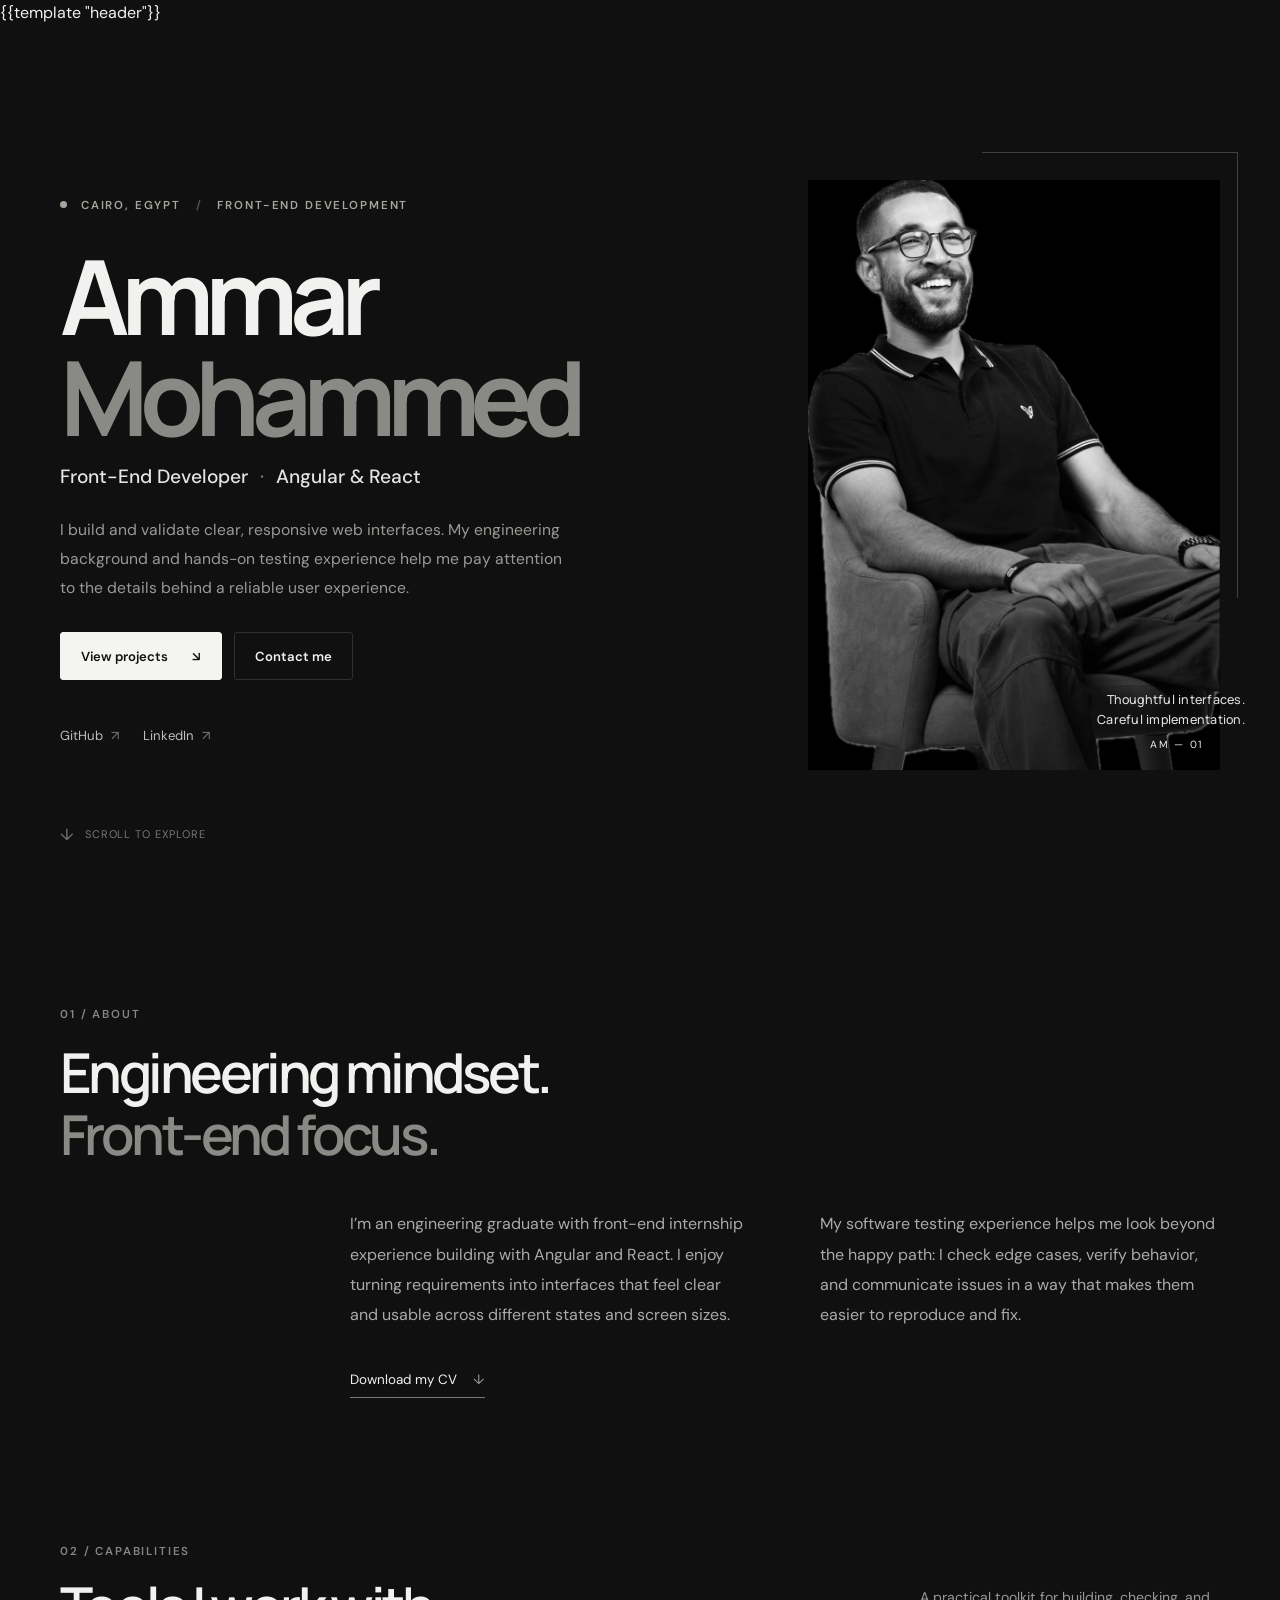
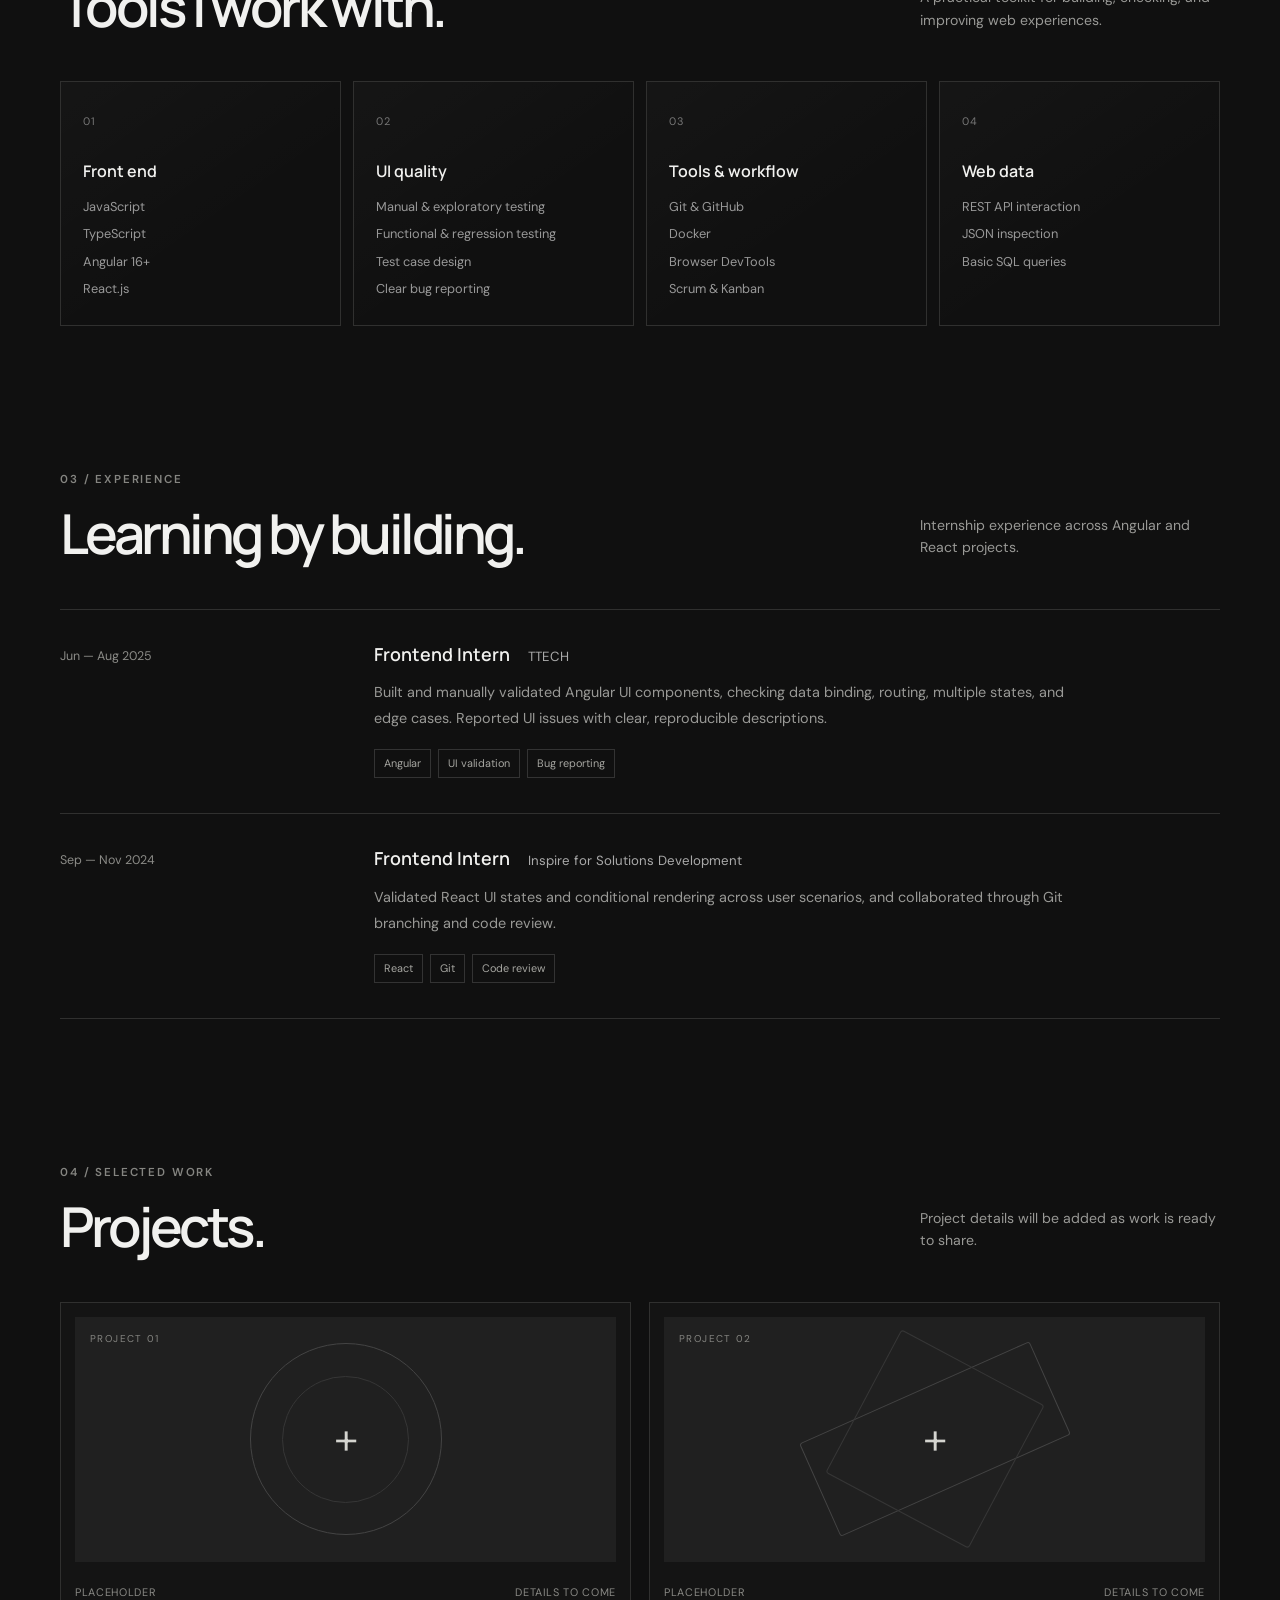
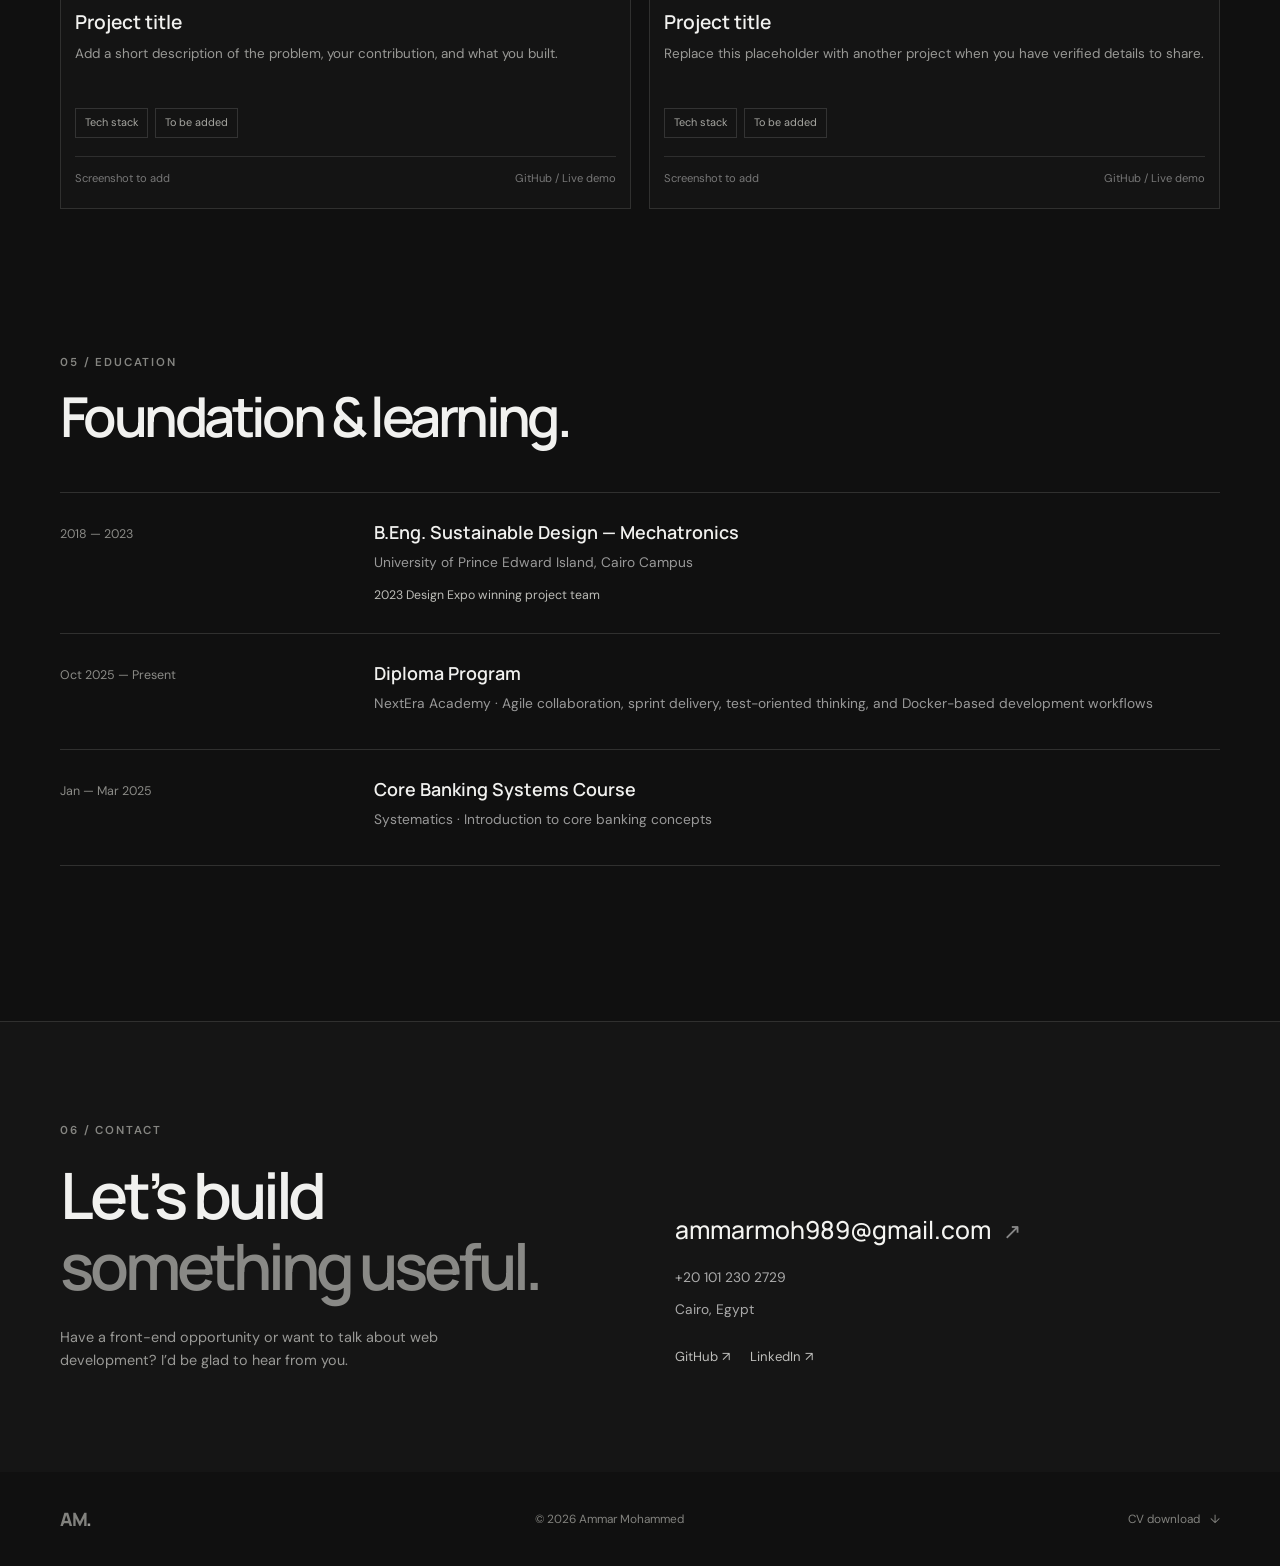
==== templates/index.html @ 7ef96c64 "Add portfolio website" ====
<!DOCTYPE html>
<html lang="en">
<head>
    <meta charset="UTF-8">
    <meta name="viewport" content="width=device-width, initial-scale=1">
    <meta name="theme-color" content="#101010">
    <meta name="description" content="Ammar Mohammed is a Cairo-based front-end developer working with Angular, React, and modern web technologies.">
    <title>Ammar Mohammed</title>
    <link rel="preconnect" href="https://fonts.googleapis.com">
    <link rel="preconnect" href="https://fonts.gstatic.com" crossorigin>
    <link href="https://fonts.googleapis.com/css2?family=DM+Sans:wght@400;500;600;700&family=Manrope:wght@400;500;600;700;800&display=swap" rel="stylesheet">
    <link rel="stylesheet" href="/static/style.css">
</head>
<body>
    {{template "header"}}

    <main id="main-content">
        <section class="hero section-wrap" id="home" aria-labelledby="hero-title">
            <div class="hero-copy">
                <p class="eyebrow"><span class="status-dot" aria-hidden="true"></span> Cairo, Egypt <span class="eyebrow-divider">/</span> Front-end development</p>
                <h1 id="hero-title">Ammar<br><span>Mohammed</span></h1>
                <p class="hero-role">Front-End Developer <span aria-hidden="true">·</span> Angular &amp; React</p>
                <p class="hero-description">I build and validate clear, responsive web interfaces. My engineering background and hands-on testing experience help me pay attention to the details behind a reliable user experience.</p>
                <div class="hero-actions">
                    <a class="button button-light" href="#projects">View projects <span aria-hidden="true">↘</span></a>
                    <a class="button button-outline" href="#contact">Contact me</a>
                </div>
                <div class="hero-socials" aria-label="Social profiles">
                    <a href="https://github.com/ammara9moh" target="_blank" rel="noreferrer">GitHub <span aria-hidden="true">↗</span></a>
                    <a href="https://www.linkedin.com/in/ammar-mohammed79/" target="_blank" rel="noreferrer">LinkedIn <span aria-hidden="true">↗</span></a>
                </div>
            </div>
            <div class="hero-visual">
                <div class="portrait-frame">
                    <img src="/static/images/ammar-portrait.jpeg" alt="Portrait of Ammar Mohammed">
                    <span class="portrait-index" aria-hidden="true">AM — 01</span>
                </div>
                <span class="visual-caption">Thoughtful interfaces.<br>Careful implementation.</span>
            </div>
            <a class="scroll-cue" href="#about"><span aria-hidden="true">↓</span> Scroll to explore</a>
        </section>

        <section class="content-section section-wrap" id="about" aria-labelledby="about-title">
            <div class="section-heading">
                <p class="section-kicker">01 / About</p>
                <h2 id="about-title">Engineering mindset.<br><span>Front-end focus.</span></h2>
            </div>
            <div class="about-copy">
                <p>I’m an engineering graduate with front-end internship experience building with Angular and React. I enjoy turning requirements into interfaces that feel clear and usable across different states and screen sizes.</p>
                <p>My software testing experience helps me look beyond the happy path: I check edge cases, verify behavior, and communicate issues in a way that makes them easier to reproduce and fix.</p>
                <a class="text-link" href="/Ammar_CV.pdf" download>Download my CV <span aria-hidden="true">↓</span></a>
            </div>
        </section>

        <section class="content-section section-wrap" id="skills" aria-labelledby="skills-title">
            <div class="section-heading section-heading-row">
                <div><p class="section-kicker">02 / Capabilities</p><h2 id="skills-title">Tools I work with.</h2></div>
                <p class="section-aside">A practical toolkit for building, checking, and improving web experiences.</p>
            </div>
            <div class="skill-grid">
                <article class="skill-card"><span class="card-number">01</span><h3>Front end</h3><ul><li>JavaScript</li><li>TypeScript</li><li>Angular 16+</li><li>React.js</li></ul></article>
                <article class="skill-card"><span class="card-number">02</span><h3>UI quality</h3><ul><li>Manual &amp; exploratory testing</li><li>Functional &amp; regression testing</li><li>Test case design</li><li>Clear bug reporting</li></ul></article>
                <article class="skill-card"><span class="card-number">03</span><h3>Tools &amp; workflow</h3><ul><li>Git &amp; GitHub</li><li>Docker</li><li>Browser DevTools</li><li>Scrum &amp; Kanban</li></ul></article>
                <article class="skill-card"><span class="card-number">04</span><h3>Web data</h3><ul><li>REST API interaction</li><li>JSON inspection</li><li>Basic SQL queries</li></ul></article>
            </div>
        </section>

        <section class="content-section section-wrap" id="experience" aria-labelledby="experience-title">
            <div class="section-heading section-heading-row">
                <div><p class="section-kicker">03 / Experience</p><h2 id="experience-title">Learning by building.</h2></div>
                <p class="section-aside">Internship experience across Angular and React projects.</p>
            </div>
            <div class="experience-list">
                <article class="experience-item">
                    <div class="experience-date">Jun — Aug 2025</div>
                    <div class="experience-main"><div class="experience-title-line"><h3>Frontend Intern</h3><span class="company">TTECH</span></div><p>Built and manually validated Angular UI components, checking data binding, routing, multiple states, and edge cases. Reported UI issues with clear, reproducible descriptions.</p><div class="tag-row"><span>Angular</span><span>UI validation</span><span>Bug reporting</span></div></div>
                </article>
                <article class="experience-item">
                    <div class="experience-date">Sep — Nov 2024</div>
                    <div class="experience-main"><div class="experience-title-line"><h3>Frontend Intern</h3><span class="company">Inspire for Solutions Development</span></div><p>Validated React UI states and conditional rendering across user scenarios, and collaborated through Git branching and code review.</p><div class="tag-row"><span>React</span><span>Git</span><span>Code review</span></div></div>
                </article>
            </div>
        </section>

        <section class="content-section section-wrap" id="projects" aria-labelledby="projects-title">
            <div class="section-heading section-heading-row">
                <div><p class="section-kicker">04 / Selected work</p><h2 id="projects-title">Projects.</h2></div>
                <p class="section-aside">Project details will be added as work is ready to share.</p>
            </div>
            <!-- Replace these clearly marked starter cards with verified project details. -->
            <div class="project-grid">
                <article class="project-card project-placeholder">
                    <div class="project-image placeholder-art" aria-hidden="true"><span>PROJECT 01</span><b>+</b></div>
                    <div class="project-meta"><span>Placeholder</span><span>Details to come</span></div>
                    <h3>Project title</h3><p>Add a short description of the problem, your contribution, and what you built.</p>
                    <div class="tag-row"><span>Tech stack</span><span>To be added</span></div>
                    <div class="project-links"><span>Screenshot to add</span><span>GitHub / Live demo</span></div>
                </article>
                <article class="project-card project-placeholder">
                    <div class="project-image placeholder-art placeholder-art-alt" aria-hidden="true"><span>PROJECT 02</span><b>+</b></div>
                    <div class="project-meta"><span>Placeholder</span><span>Details to come</span></div>
                    <h3>Project title</h3><p>Replace this placeholder with another project when you have verified details to share.</p>
                    <div class="tag-row"><span>Tech stack</span><span>To be added</span></div>
                    <div class="project-links"><span>Screenshot to add</span><span>GitHub / Live demo</span></div>
                </article>
            </div>
        </section>

        <section class="content-section section-wrap" id="education" aria-labelledby="education-title">
            <div class="section-heading section-heading-row">
                <div><p class="section-kicker">05 / Education</p><h2 id="education-title">Foundation &amp; learning.</h2></div>
            </div>
            <div class="education-list">
                <article class="education-item"><div class="education-date">2018 — 2023</div><div><h3>B.Eng. Sustainable Design — Mechatronics</h3><p>University of Prince Edward Island, Cairo Campus</p><span class="education-note">2023 Design Expo winning project team</span></div></article>
                <article class="education-item"><div class="education-date">Oct 2025 — Present</div><div><h3>Diploma Program</h3><p>NextEra Academy · Agile collaboration, sprint delivery, test-oriented thinking, and Docker-based development workflows</p></div></article>
                <article class="education-item"><div class="education-date">Jan — Mar 2025</div><div><h3>Core Banking Systems Course</h3><p>Systematics · Introduction to core banking concepts</p></div></article>
            </div>
        </section>

        <section class="contact-section" id="contact" aria-labelledby="contact-title">
            <div class="section-wrap contact-inner">
                <div><p class="section-kicker">06 / Contact</p><h2 id="contact-title">Let’s build<br><span>something useful.</span></h2><p class="contact-intro">Have a front-end opportunity or want to talk about web development? I’d be glad to hear from you.</p></div>
                <div class="contact-details">
                    <a class="contact-email" href="mailto:ammarmoh989@gmail.com">ammarmoh989@gmail.com <span aria-hidden="true">↗</span></a>
                    <a href="tel:+201012302729">+20 101 230 2729</a>
                    <span>Cairo, Egypt</span>
                    <div class="contact-socials"><a href="https://github.com/ammara9moh" target="_blank" rel="noreferrer">GitHub ↗</a><a href="https://www.linkedin.com/in/ammar-mohammed79/" target="_blank" rel="noreferrer">LinkedIn ↗</a></div>
                </div>
            </div>
        </section>
    </main>

    <footer class="site-footer section-wrap"><a class="footer-name" href="#home">AM<span>.</span></a><p>© 2026 Ammar Mohammed</p><a href="/Ammar_CV.pdf" download>CV download <span aria-hidden="true">↓</span></a></footer>

    <script>
        const menuButton = document.querySelector('.menu-toggle');
        const navigation = document.querySelector('.site-nav');
        menuButton.addEventListener('click', () => {
            const isOpen = menuButton.getAttribute('aria-expanded') === 'true';
            menuButton.setAttribute('aria-expanded', String(!isOpen));
            navigation.classList.toggle('is-open', !isOpen);
        });
        navigation.querySelectorAll('a').forEach((link) => link.addEventListener('click', () => {
            menuButton.setAttribute('aria-expanded', 'false');
            navigation.classList.remove('is-open');
        }));
    </script>
</body>
</html>
---- static/style.css ----
:root {
    color-scheme: dark;
    --bg: #101010;
    --bg-raised: #171717;
    --bg-soft: #1e1e1e;
    --text: #f1f1ef;
    --muted: #999996;
    --line: #30302f;
    --white: #f4f4f1;
    --content: 1160px;
}

* { box-sizing: border-box; }
html { scroll-behavior: smooth; scroll-padding-top: 100px; }
body { margin: 0; background: var(--bg); color: var(--text); font-family: "DM Sans", sans-serif; font-size: 16px; line-height: 1.6; -webkit-font-smoothing: antialiased; }
a { color: inherit; }
button, a { -webkit-tap-highlight-color: transparent; }
a:focus-visible, button:focus-visible { outline: 2px solid #d3d3ce; outline-offset: 5px; }
.section-wrap { width: min(var(--content), calc(100% - 64px)); margin-inline: auto; }
.skip-link { position: fixed; left: 16px; top: 12px; z-index: 100; padding: 10px 14px; background: var(--white); color: var(--bg); transform: translateY(-160%); }
.skip-link:focus { transform: translateY(0); }

.site-header { position: absolute; z-index: 20; top: 0; left: 50%; display: flex; align-items: center; justify-content: space-between; width: min(var(--content), calc(100% - 64px)); height: 92px; transform: translateX(-50%); border-bottom: 1px solid rgba(255,255,255,.09); }
.brand, .footer-name { font: 800 1.15rem/1 "Manrope", sans-serif; letter-spacing: -.08em; text-decoration: none; }
.brand span, .footer-name span { color: var(--muted); }
.site-nav { display: flex; align-items: center; gap: clamp(18px, 2.5vw, 36px); }
.site-nav a, .hero-socials a, .contact-socials a { text-decoration: none; color: #bebebb; font-size: .82rem; transition: color .2s ease; }
.site-nav a:hover, .hero-socials a:hover, .contact-socials a:hover { color: var(--white); }
.menu-toggle { display: none; }

.hero { position: relative; display: grid; grid-template-columns: 1.08fr .92fr; align-items: center; min-height: min(850px, 100svh); padding-top: 100px; padding-bottom: 80px; }
.hero-copy { position: relative; z-index: 1; padding: 50px 0 28px; }
.eyebrow, .section-kicker { margin: 0; color: #a6a6a1; font-size: .72rem; font-weight: 600; letter-spacing: .16em; text-transform: uppercase; }
.status-dot { display: inline-block; width: 7px; height: 7px; margin: 0 9px 1px 0; border-radius: 50%; background: #a5a59e; }
.eyebrow-divider { padding: 0 10px; color: #555; }
h1, h2, h3, p { margin-top: 0; }
.hero h1 { margin: 30px 0 16px; font: 700 clamp(4rem, 8.1vw, 7.2rem)/.97 "Manrope", sans-serif; letter-spacing: -.085em; }
.hero h1 span, .section-heading h2 span, .contact-inner h2 span { color: #898986; }
.hero-role { margin-bottom: 22px; color: #e4e4e1; font-size: clamp(1rem, 1.6vw, 1.2rem); font-weight: 500; }
.hero-role span { padding-inline: 7px; color: #777; }
.hero-description { max-width: 510px; margin-bottom: 30px; color: var(--muted); font-size: .98rem; line-height: 1.85; }
.hero-actions { display: flex; flex-wrap: wrap; gap: 12px; }
.button { display: inline-flex; min-height: 48px; align-items: center; justify-content: center; gap: 24px; padding: 0 20px; border: 1px solid var(--line); border-radius: 3px; font-size: .82rem; font-weight: 600; text-decoration: none; transition: background .2s ease, color .2s ease, border-color .2s ease; }
.button-light { background: var(--white); color: #111; border-color: var(--white); }
.button-light:hover { background: #d8d8d3; border-color: #d8d8d3; }
.button-outline { color: var(--text); }
.button-outline:hover { background: var(--bg-soft); border-color: #666; }
.hero-socials { display: flex; gap: 24px; margin-top: 45px; }
.hero-socials a span { margin-left: 4px; color: #777; }
.hero-visual { position: relative; justify-self: end; width: min(100%, 440px); padding: 28px 0 0 28px; }
.hero-visual::before { position: absolute; top: 0; right: -18px; width: 58%; height: 72%; border-top: 1px solid #40403e; border-right: 1px solid #40403e; content: ""; }
.portrait-frame { position: relative; width: 100%; height: min(590px, 66vh); min-height: 390px; overflow: hidden; background: #1b1b1b; }
.portrait-frame::after { position: absolute; inset: 55% 0 0; background: linear-gradient(transparent, rgba(0,0,0,.3)); content: ""; }
.portrait-frame img { display: block; width: 100%; height: 100%; object-fit: cover; object-position: center top; filter: grayscale(1); }
.portrait-index { position: absolute; z-index: 1; right: 17px; bottom: 16px; color: #eee; font-size: .65rem; letter-spacing: .16em; }
.visual-caption { position: absolute; right: -25px; bottom: 40px; z-index: 2; color: #dededb; font: 500 .78rem/1.6 "Manrope", sans-serif; letter-spacing: .02em; text-align: right; }
.scroll-cue { position: absolute; bottom: 28px; left: 0; display: flex; gap: 10px; align-items: center; color: #777; font-size: .69rem; letter-spacing: .08em; text-decoration: none; text-transform: uppercase; }
.scroll-cue span { font-size: 1rem; }

.content-section { padding-top: 130px; padding-bottom: 15px; }
.section-heading { margin-bottom: 44px; }
.section-kicker { margin-bottom: 18px; color: #858581; }
.section-heading h2, .contact-inner h2 { margin: 0; font: 600 clamp(2.2rem, 4.3vw, 3.7rem)/1.12 "Manrope", sans-serif; letter-spacing: -.065em; }
.section-heading-row { display: flex; align-items: end; justify-content: space-between; gap: 30px; }
.section-heading-row .section-kicker { margin-bottom: 14px; }
.section-aside { max-width: 300px; margin-bottom: 6px; color: var(--muted); font-size: .88rem; }
.about-copy { display: grid; grid-template-columns: 1fr 1fr; column-gap: 70px; row-gap: 10px; margin-left: 25%; }
.about-copy p { margin-bottom: 18px; color: #aaa; font-size: 1rem; line-height: 1.9; }
.text-link { grid-column: 1 / -1; justify-self: start; margin-top: 10px; padding-bottom: 7px; border-bottom: 1px solid #777; font-size: .84rem; text-decoration: none; }
.text-link span { margin-left: 12px; color: #999; }

.skill-grid { display: grid; grid-template-columns: repeat(4, 1fr); gap: 12px; }
.skill-card { position: relative; min-height: 238px; padding: 25px 22px; border: 1px solid var(--line); background: linear-gradient(145deg, rgba(255,255,255,.025), transparent 60%); }
.card-number { color: #777; font-size: .68rem; letter-spacing: .1em; }
.skill-card h3 { margin: 27px 0 15px; font: 600 1rem "Manrope", sans-serif; }
.skill-card ul { display: grid; gap: 7px; margin: 0; padding: 0; color: #999; font-size: .8rem; list-style: none; }

.experience-list { border-top: 1px solid var(--line); }
.experience-item { display: grid; grid-template-columns: 25% 1fr; gap: 24px; padding: 32px 0 35px; border-bottom: 1px solid var(--line); }
.experience-date, .education-date { padding-top: 5px; color: #8b8b87; font-size: .78rem; }
.experience-title-line { display: flex; flex-wrap: wrap; align-items: baseline; gap: 10px 18px; }
.experience-title-line h3, .education-item h3 { margin: 0; font: 600 1.12rem "Manrope", sans-serif; }
.company { color: #aaa; font-size: .83rem; }
.experience-main p { max-width: 710px; margin: 13px 0 17px; color: var(--muted); font-size: .9rem; line-height: 1.8; }
.tag-row { display: flex; flex-wrap: wrap; gap: 7px; }
.tag-row span { padding: 5px 9px; border: 1px solid #333; color: #a6a6a1; font-size: .68rem; }

.project-grid { display: grid; grid-template-columns: repeat(2, 1fr); gap: 18px; }
.project-card { padding: 14px 14px 20px; border: 1px solid var(--line); background: #141414; }
.project-image { position: relative; display: grid; height: 245px; place-items: center; overflow: hidden; background: #202020; }
.placeholder-art::before, .placeholder-art::after { position: absolute; width: 190px; height: 190px; border: 1px solid #444; border-radius: 50%; content: ""; }
.placeholder-art::after { width: 125px; height: 125px; border-color: #363636; }
.placeholder-art-alt::before { width: 250px; height: 100px; border-radius: 3px; transform: rotate(-24deg); }
.placeholder-art-alt::after { width: 160px; height: 160px; border-radius: 3px; transform: rotate(28deg); }
.placeholder-art > span { position: absolute; top: 14px; left: 15px; z-index: 1; color: #858581; font-size: .62rem; letter-spacing: .14em; }
.placeholder-art b { position: relative; z-index: 1; color: #d4d4cf; font: 300 2.8rem "DM Sans", sans-serif; }
.project-meta { display: flex; justify-content: space-between; margin: 22px 0 8px; color: #898985; font-size: .68rem; letter-spacing: .06em; text-transform: uppercase; }
.project-card h3 { margin-bottom: 8px; font: 600 1.2rem "Manrope", sans-serif; }
.project-card > p { min-height: 48px; margin-bottom: 17px; color: var(--muted); font-size: .84rem; }
.project-links { display: flex; justify-content: space-between; gap: 10px; margin-top: 18px; padding-top: 13px; border-top: 1px solid #2e2e2e; color: #777; font-size: .7rem; }

.education-list { border-top: 1px solid var(--line); }
.education-item { display: grid; grid-template-columns: 25% 1fr; gap: 24px; padding: 27px 0; border-bottom: 1px solid var(--line); }
.education-item h3 { margin-bottom: 7px; }
.education-item p { margin-bottom: 8px; color: #999; font-size: .86rem; }
.education-note { color: #bdbdb8; font-size: .77rem; }

.contact-section { margin-top: 140px; padding: 100px 0; border-top: 1px solid var(--line); background: #151515; }
.contact-inner { display: grid; grid-template-columns: 1fr 1fr; align-items: end; gap: 70px; }
.contact-inner h2 { font-size: clamp(2.8rem, 5vw, 4.5rem); }
.contact-intro { max-width: 410px; margin: 24px 0 0; color: var(--muted); font-size: .9rem; }
.contact-details { display: flex; flex-direction: column; align-items: flex-start; gap: 10px; padding-bottom: 5px; color: #aaa; font-size: .86rem; }
.contact-details a { text-decoration: none; }
.contact-email { margin-bottom: 10px; color: var(--white); font: 500 clamp(1.1rem, 2vw, 1.55rem) "Manrope", sans-serif; }
.contact-email span { margin-left: 7px; color: #888; font-size: .9em; }
.contact-socials { display: flex; gap: 20px; margin-top: 16px; }
.site-footer { display: flex; min-height: 94px; align-items: center; justify-content: space-between; color: #82827e; font-size: .74rem; }
.site-footer p { margin: 0; }
.site-footer > a:last-child { text-decoration: none; }
.site-footer > a:last-child span { margin-left: 7px; }

@media (max-width: 850px) {
    .section-wrap, .site-header { width: min(100% - 44px, var(--content)); }
    .hero { min-height: unset; grid-template-columns: 1.1fr .9fr; padding-top: 150px; padding-bottom: 115px; }
    .hero h1 { font-size: clamp(3.8rem, 8vw, 6rem); }
    .hero-visual { width: 100%; }
    .portrait-frame { height: 490px; }
    .skill-grid { grid-template-columns: repeat(2, 1fr); }
    .about-copy { margin-left: 18%; column-gap: 35px; }
}

@media (max-width: 620px) {
    html { scroll-padding-top: 76px; }
    .section-wrap, .site-header { width: calc(100% - 40px); }
    .site-header { height: 72px; }
    .menu-toggle { display: inline-flex; align-items: center; gap: 10px; padding: 10px 0 10px 12px; border: 0; background: transparent; color: var(--text); font: inherit; cursor: pointer; }
    .menu-label { font-size: .8rem; }
    .menu-icon { display: grid; gap: 5px; width: 18px; }
    .menu-icon i { display: block; width: 18px; height: 1px; background: #ddd; transition: transform .2s ease; }
    .menu-toggle[aria-expanded="true"] .menu-icon i:first-child { transform: translateY(3px) rotate(45deg); }
    .menu-toggle[aria-expanded="true"] .menu-icon i:last-child { transform: translateY(-3px) rotate(-45deg); }
    .site-nav { position: absolute; top: 62px; right: 0; left: 0; display: none; flex-direction: column; align-items: stretch; gap: 0; padding: 8px 16px; border: 1px solid #333; background: #171717; }
    .site-nav.is-open { display: flex; }
    .site-nav a { padding: 11px 4px; border-bottom: 1px solid #2c2c2c; font-size: .88rem; }
    .site-nav a:last-child { border-bottom: 0; }
    .hero { display: flex; flex-direction: column; align-items: stretch; gap: 40px; padding-top: 126px; padding-bottom: 92px; }
    .hero-copy { padding: 0; }
    .eyebrow { font-size: .62rem; letter-spacing: .12em; }
    .hero h1 { margin-top: 25px; font-size: clamp(3.8rem, 18vw, 5.8rem); }
    .hero-description { max-width: 480px; font-size: .9rem; }
    .hero-socials { margin-top: 30px; }
    .hero-visual { justify-self: auto; width: calc(100% - 18px); margin-left: 5px; padding: 18px 0 0 15px; }
    .hero-visual::before { right: -7px; }
    .portrait-frame { height: min(112vw, 470px); min-height: 350px; }
    .visual-caption { right: -9px; bottom: 24px; }
    .scroll-cue { bottom: 25px; }
    .content-section { padding-top: 90px; }
    .section-heading { margin-bottom: 30px; }
    .section-heading h2 { font-size: 2.45rem; }
    .section-heading-row { display: block; }
    .section-aside { margin-top: 15px; }
    .about-copy { display: block; margin-left: 0; }
    .about-copy p { font-size: .92rem; }
    .skill-grid { gap: 9px; }
    .skill-card { min-height: 220px; padding: 19px 15px; }
    .skill-card h3 { margin-top: 24px; font-size: .9rem; }
    .skill-card ul { font-size: .73rem; }
    .experience-item, .education-item { grid-template-columns: 1fr; gap: 9px; padding: 24px 0; }
    .experience-title-line h3, .education-item h3 { font-size: 1.03rem; }
    .company { font-size: .77rem; }
    .experience-main p { font-size: .85rem; }
    .project-grid { grid-template-columns: 1fr; gap: 14px; }
    .project-image { height: 220px; }
    .project-card > p { min-height: 0; }
    .contact-section { margin-top: 95px; padding: 75px 0; }
    .contact-inner { grid-template-columns: 1fr; gap: 40px; }
    .contact-inner h2 { font-size: 3.4rem; }
    .contact-email { font-size: 1.18rem; }
    .site-footer { min-height: 82px; gap: 12px; font-size: .66rem; }
}

@media (prefers-reduced-motion: reduce) {
    *, *::before, *::after { scroll-behavior: auto !important; animation-duration: .01ms !important; animation-iteration-count: 1 !important; transition-duration: .01ms !important; }
}
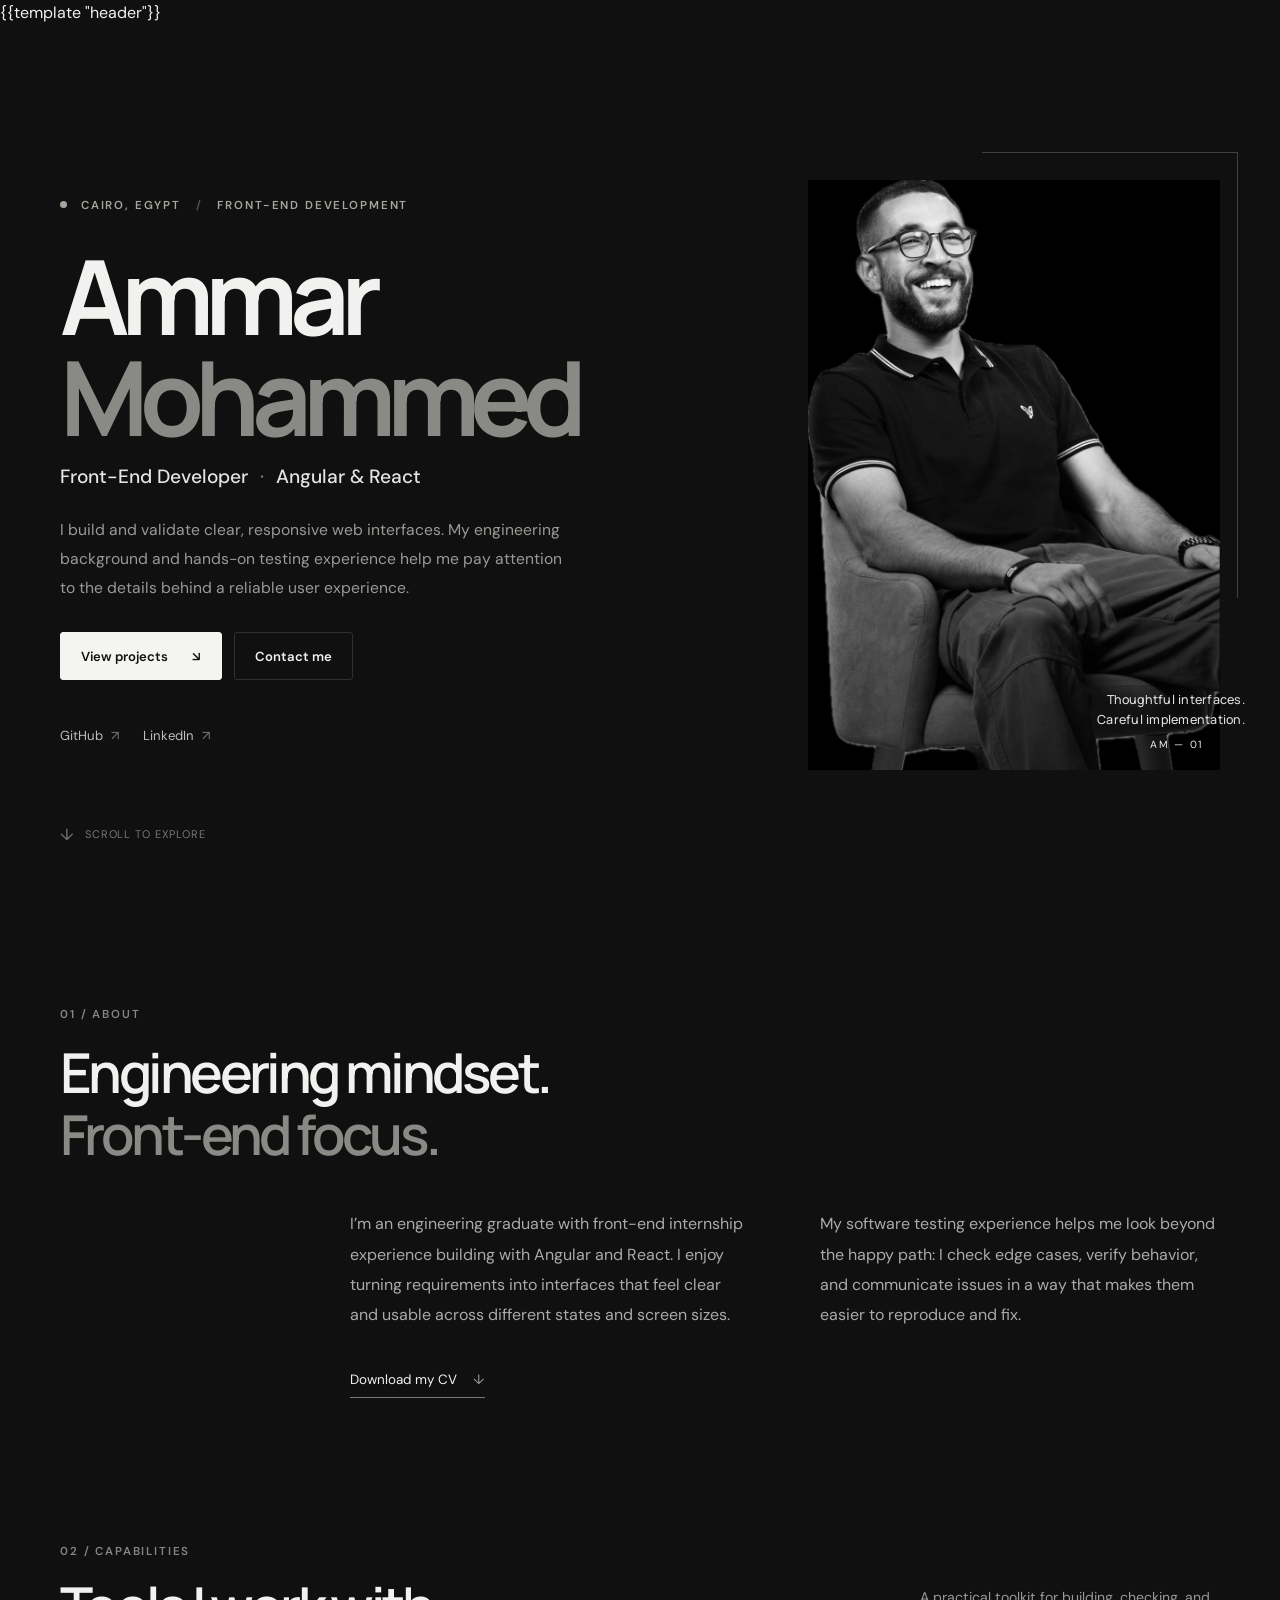
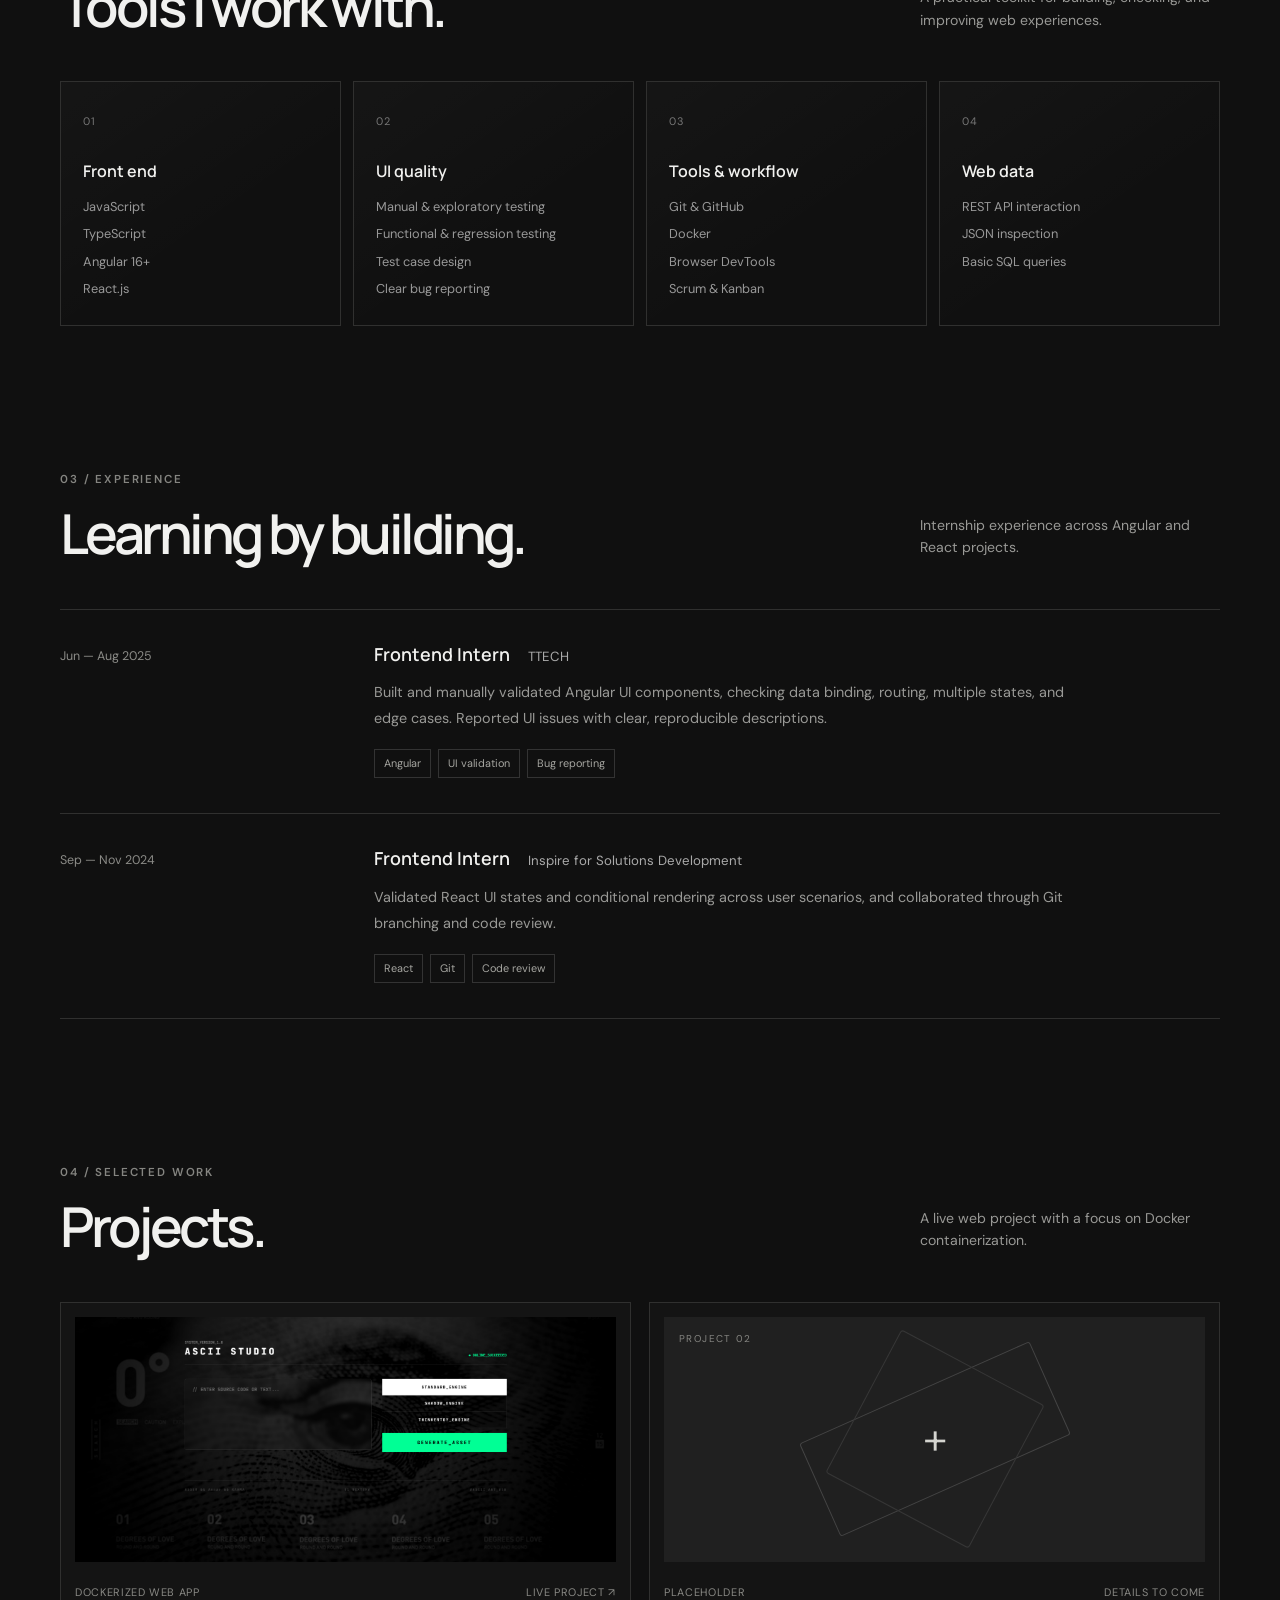
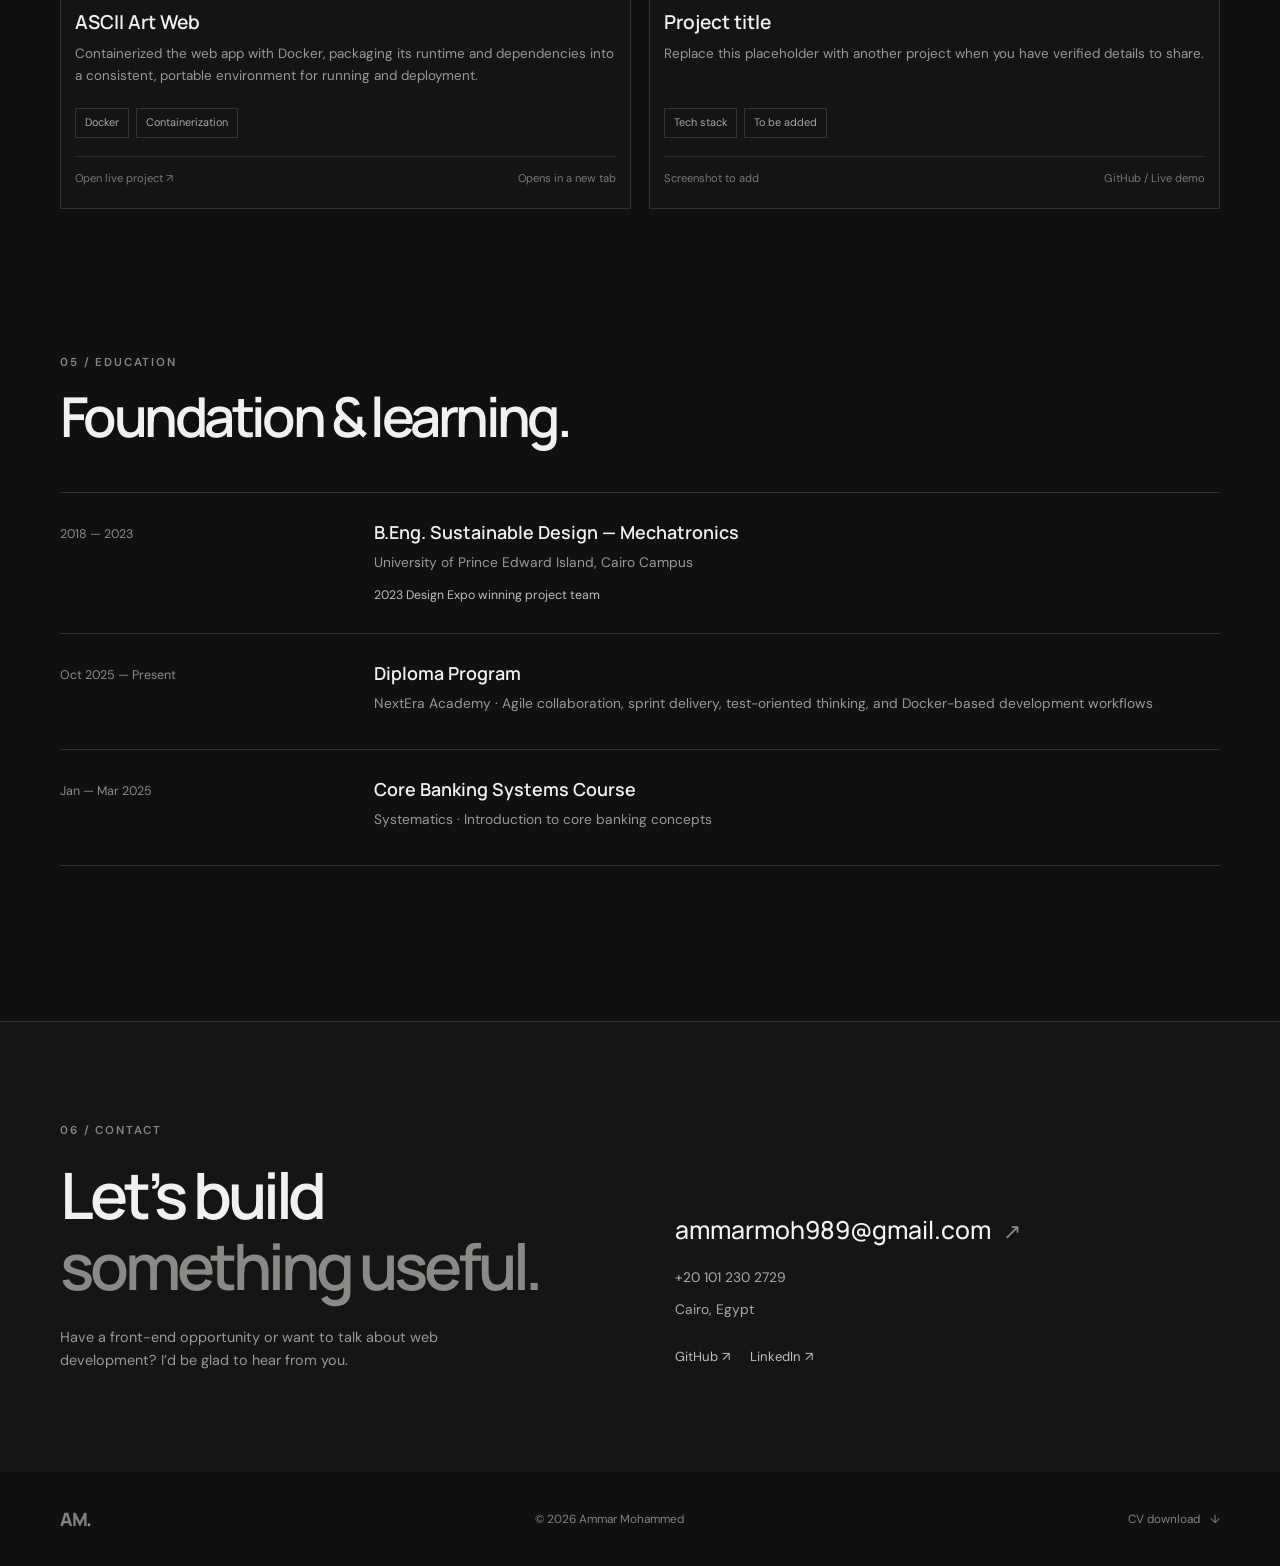
==== commit 39b6153a: "Add ASCII Art Web project" ====
--- a/templates/index.html
+++ b/templates/index.html
@@ -85,17 +85,17 @@
         <section class="content-section section-wrap" id="projects" aria-labelledby="projects-title">
             <div class="section-heading section-heading-row">
                 <div><p class="section-kicker">04 / Selected work</p><h2 id="projects-title">Projects.</h2></div>
-                <p class="section-aside">Project details will be added as work is ready to share.</p>
+                <p class="section-aside">A live web project with a focus on Docker containerization.</p>
             </div>
-            <!-- Replace these clearly marked starter cards with verified project details. -->
+            <!-- Replace or duplicate the starter card below when another verified project is ready. -->
             <div class="project-grid">
-                <article class="project-card project-placeholder">
-                    <div class="project-image placeholder-art" aria-hidden="true"><span>PROJECT 01</span><b>+</b></div>
-                    <div class="project-meta"><span>Placeholder</span><span>Details to come</span></div>
-                    <h3>Project title</h3><p>Add a short description of the problem, your contribution, and what you built.</p>
-                    <div class="tag-row"><span>Tech stack</span><span>To be added</span></div>
-                    <div class="project-links"><span>Screenshot to add</span><span>GitHub / Live demo</span></div>
-                </article>
+                <a class="project-card project-link-card" href="https://ascii-art-web-dockerize.vercel.app" target="_blank" rel="noopener noreferrer" aria-label="Open the live ASCII Art Web project in a new tab">
+                    <div class="project-image project-preview"><img src="/static/images/ascii-art-web-preview.png" alt="" loading="lazy"></div>
+                    <div class="project-meta"><span>Dockerized web app</span><span>Live project ↗</span></div>
+                    <h3>ASCII Art Web</h3><p>Containerized the web app with Docker, packaging its runtime and dependencies into a consistent, portable environment for running and deployment.</p>
+                    <div class="tag-row"><span>Docker</span><span>Containerization</span></div>
+                    <div class="project-links"><span>Open live project ↗</span><span>Opens in a new tab</span></div>
+                </a>
                 <article class="project-card project-placeholder">
                     <div class="project-image placeholder-art placeholder-art-alt" aria-hidden="true"><span>PROJECT 02</span><b>+</b></div>
                     <div class="project-meta"><span>Placeholder</span><span>Details to come</span></div>
--- a/static/style.css
+++ b/static/style.css
@@ -87,7 +87,10 @@
 
 .project-grid { display: grid; grid-template-columns: repeat(2, 1fr); gap: 18px; }
 .project-card { padding: 14px 14px 20px; border: 1px solid var(--line); background: #141414; }
+.project-link-card { display: block; color: inherit; text-decoration: none; transition: border-color .2s ease, transform .2s ease, background .2s ease; }
+.project-link-card:hover { border-color: #777; background: #191919; transform: translateY(-3px); }
 .project-image { position: relative; display: grid; height: 245px; place-items: center; overflow: hidden; background: #202020; }
+.project-preview img { display: block; width: 100%; height: 100%; object-fit: cover; object-position: center; }
 .placeholder-art::before, .placeholder-art::after { position: absolute; width: 190px; height: 190px; border: 1px solid #444; border-radius: 50%; content: ""; }
 .placeholder-art::after { width: 125px; height: 125px; border-color: #363636; }
 .placeholder-art-alt::before { width: 250px; height: 100px; border-radius: 3px; transform: rotate(-24deg); }
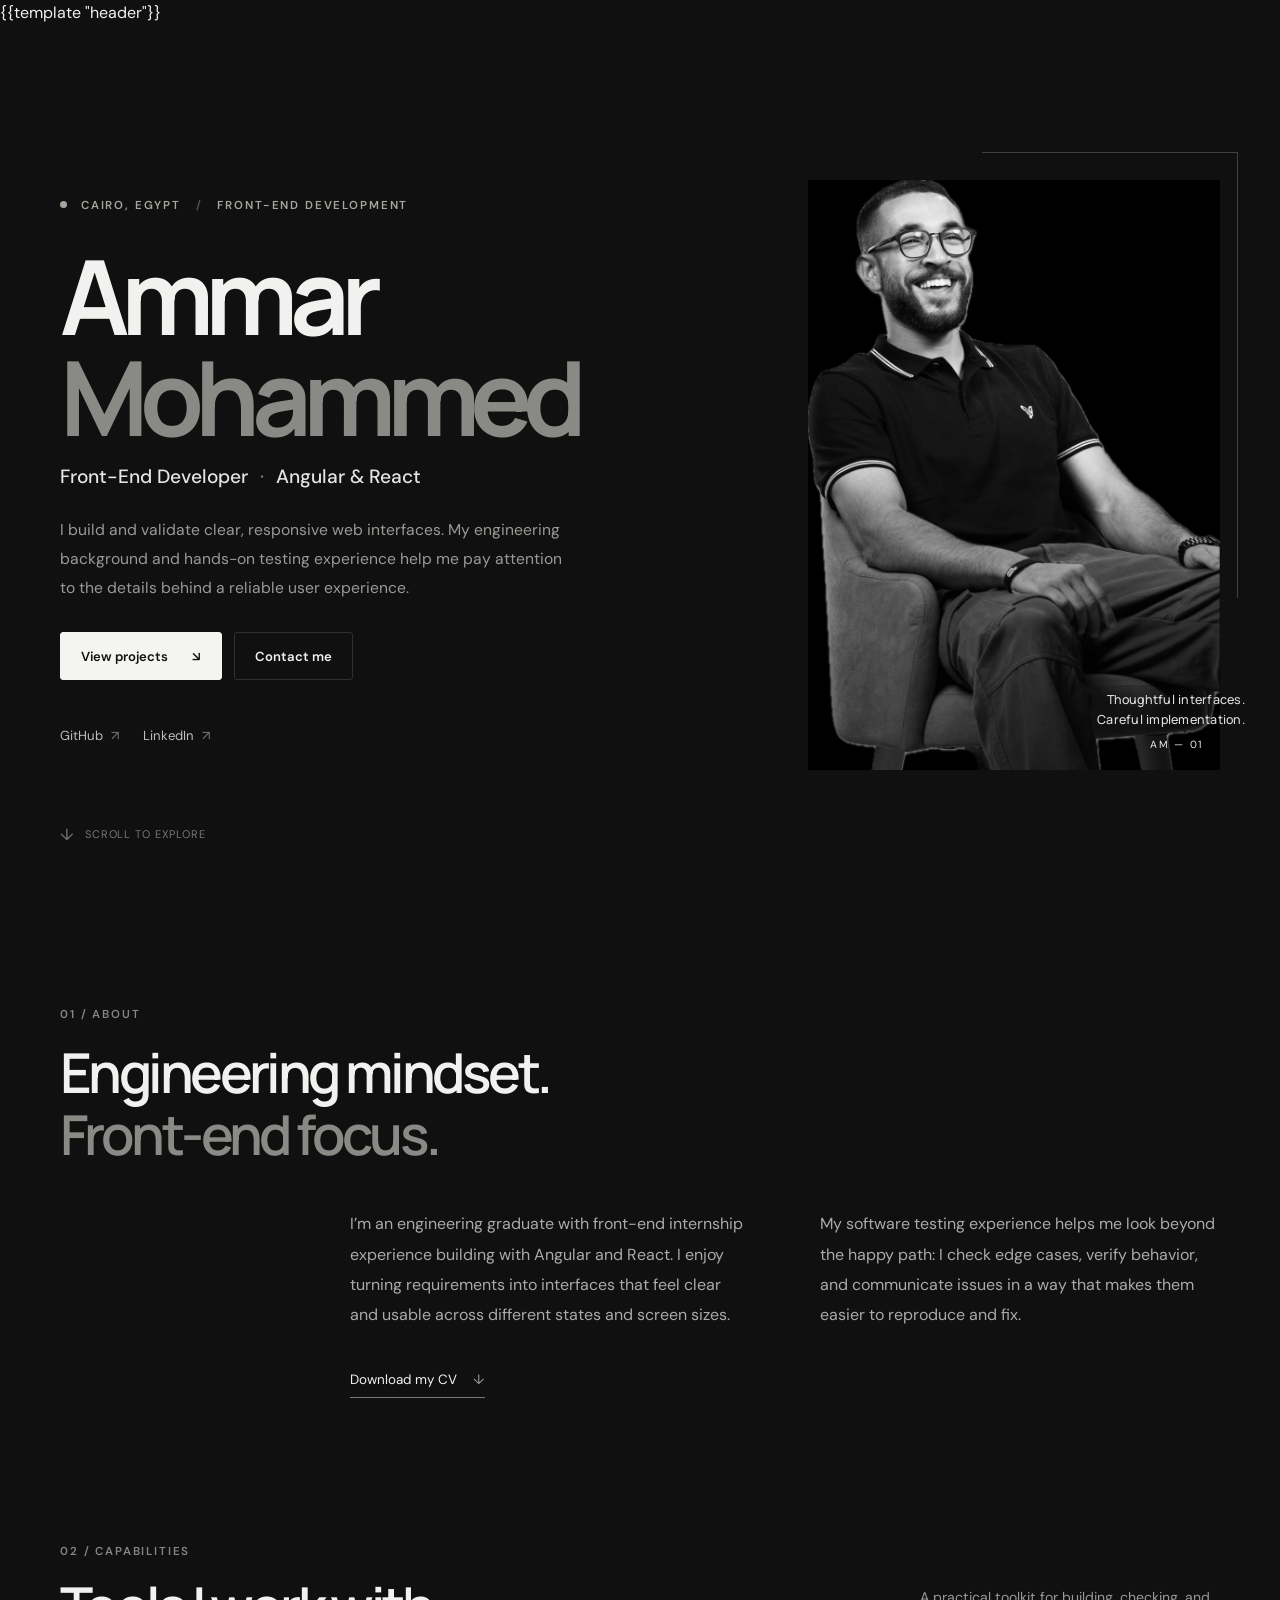
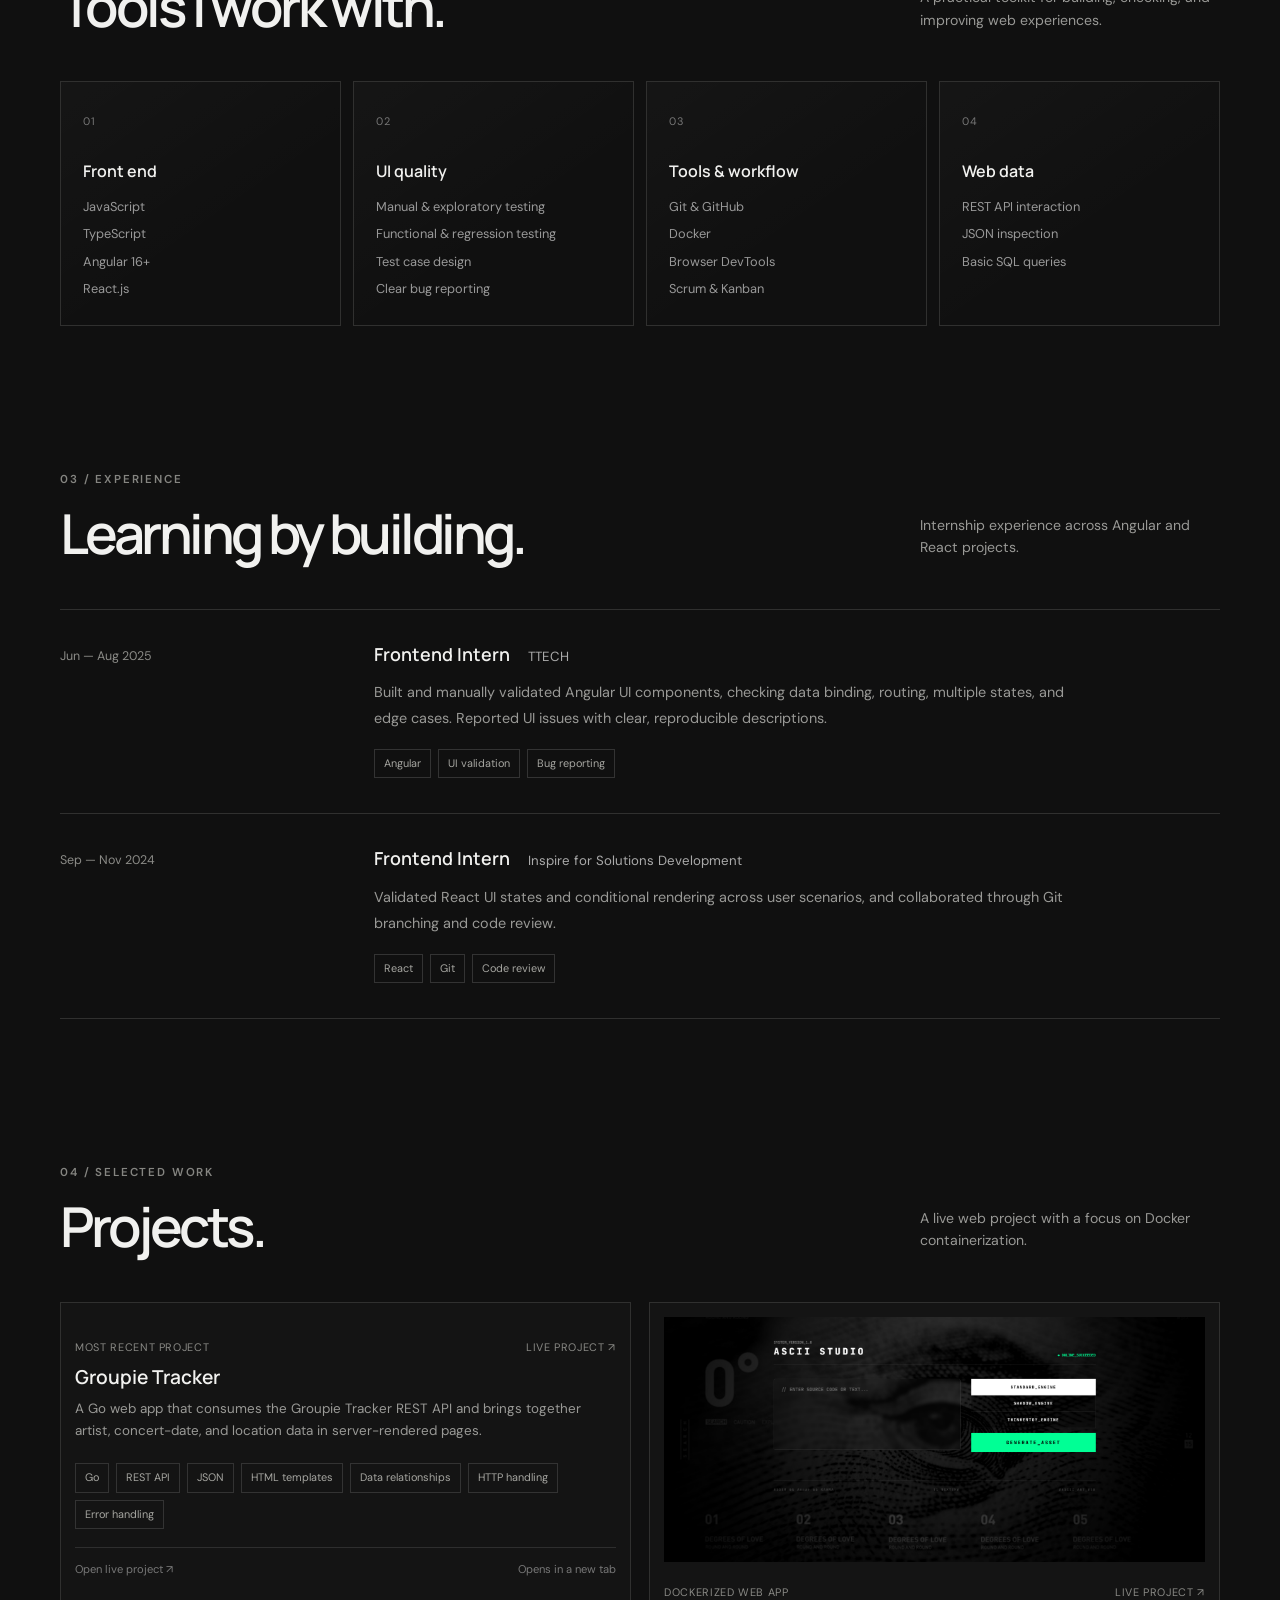
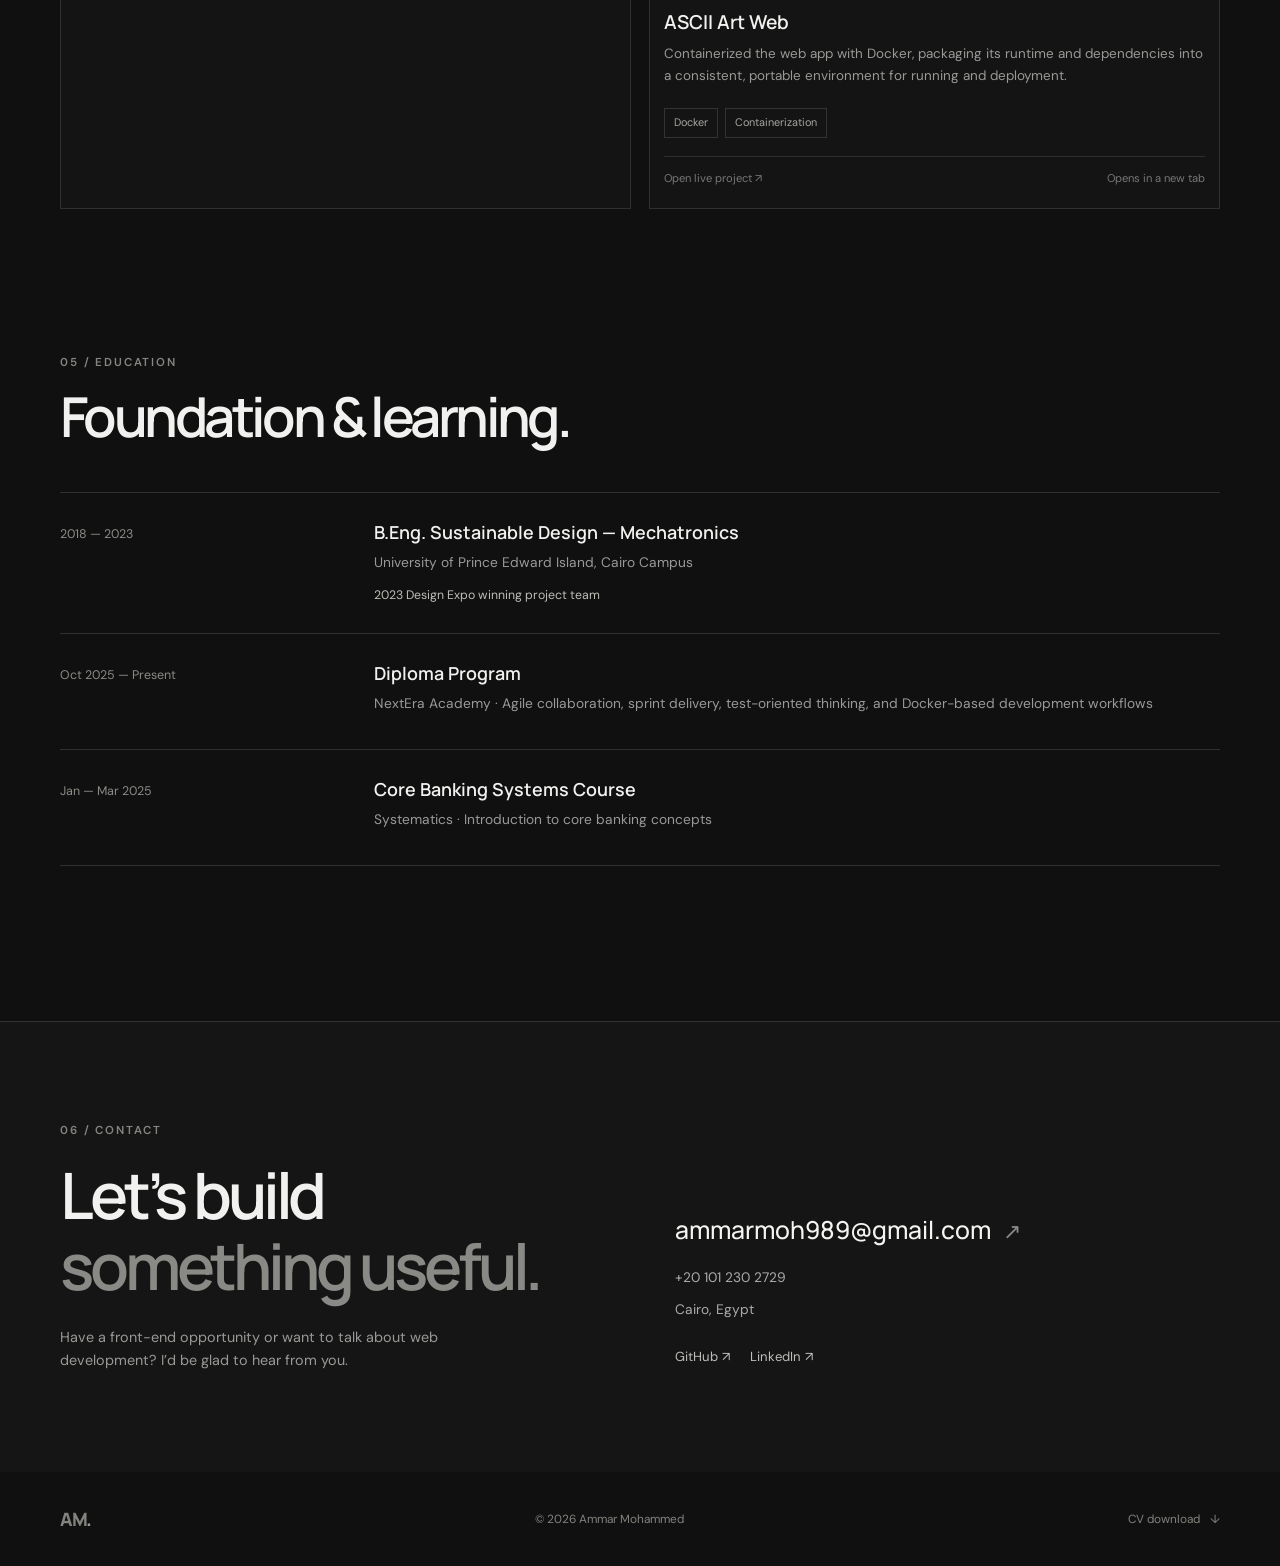
==== commit 5fade13e: "Add Groupie Tracker project" ====
--- a/templates/index.html
+++ b/templates/index.html
@@ -87,8 +87,15 @@
                 <div><p class="section-kicker">04 / Selected work</p><h2 id="projects-title">Projects.</h2></div>
                 <p class="section-aside">A live web project with a focus on Docker containerization.</p>
             </div>
-            <!-- Replace or duplicate the starter card below when another verified project is ready. -->
+            <!-- Keep projects ordered newest first. -->
             <div class="project-grid">
+                <a class="project-card project-link-card project-no-image" href="https://groupie-tracker-psi.vercel.app" target="_blank" rel="noopener noreferrer" aria-label="Open the live Groupie Tracker project in a new tab">
+                    <div class="project-meta"><span>Most recent project</span><span>Live project ↗</span></div>
+                    <h3>Groupie Tracker</h3>
+                    <p>A Go web app that consumes the Groupie Tracker REST API and brings together artist, concert-date, and location data in server-rendered pages.</p>
+                    <div class="tag-row"><span>Go</span><span>REST API</span><span>JSON</span><span>HTML templates</span><span>Data relationships</span><span>HTTP handling</span><span>Error handling</span></div>
+                    <div class="project-links"><span>Open live project ↗</span><span>Opens in a new tab</span></div>
+                </a>
                 <a class="project-card project-link-card" href="https://ascii-art-web-dockerize.vercel.app" target="_blank" rel="noopener noreferrer" aria-label="Open the live ASCII Art Web project in a new tab">
                     <div class="project-image project-preview"><img src="/static/images/ascii-art-web-preview.png" alt="" loading="lazy"></div>
                     <div class="project-meta"><span>Dockerized web app</span><span>Live project ↗</span></div>
@@ -96,13 +103,6 @@
                     <div class="tag-row"><span>Docker</span><span>Containerization</span></div>
                     <div class="project-links"><span>Open live project ↗</span><span>Opens in a new tab</span></div>
                 </a>
-                <article class="project-card project-placeholder">
-                    <div class="project-image placeholder-art placeholder-art-alt" aria-hidden="true"><span>PROJECT 02</span><b>+</b></div>
-                    <div class="project-meta"><span>Placeholder</span><span>Details to come</span></div>
-                    <h3>Project title</h3><p>Replace this placeholder with another project when you have verified details to share.</p>
-                    <div class="tag-row"><span>Tech stack</span><span>To be added</span></div>
-                    <div class="project-links"><span>Screenshot to add</span><span>GitHub / Live demo</span></div>
-                </article>
             </div>
         </section>
 
--- a/static/style.css
+++ b/static/style.css
@@ -24,9 +24,11 @@
 .brand, .footer-name { font: 800 1.15rem/1 "Manrope", sans-serif; letter-spacing: -.08em; text-decoration: none; }
 .brand span, .footer-name span { color: var(--muted); }
 .site-nav { display: flex; align-items: center; gap: clamp(18px, 2.5vw, 36px); }
-.site-nav a, .hero-socials a, .contact-socials a { text-decoration: none; color: #bebebb; font-size: .82rem; transition: color .2s ease; }
-.site-nav a:hover, .hero-socials a:hover, .contact-socials a:hover { color: var(--white); }
+.site-nav a { text-decoration: none; color: #bebebb; font-size: .82rem; transition: color .2s ease; }
+.site-nav a:hover, .site-nav a:focus-visible { color: var(--white); }
 .menu-toggle { display: none; }
+.hero-socials a, .contact-socials a { text-decoration: none; color: #bebebb; font-size: .82rem; transition: color .2s ease; }
+.hero-socials a:hover, .contact-socials a:hover { color: var(--white); }
 
 .hero { position: relative; display: grid; grid-template-columns: 1.08fr .92fr; align-items: center; min-height: min(850px, 100svh); padding-top: 100px; padding-bottom: 80px; }
 .hero-copy { position: relative; z-index: 1; padding: 50px 0 28px; }
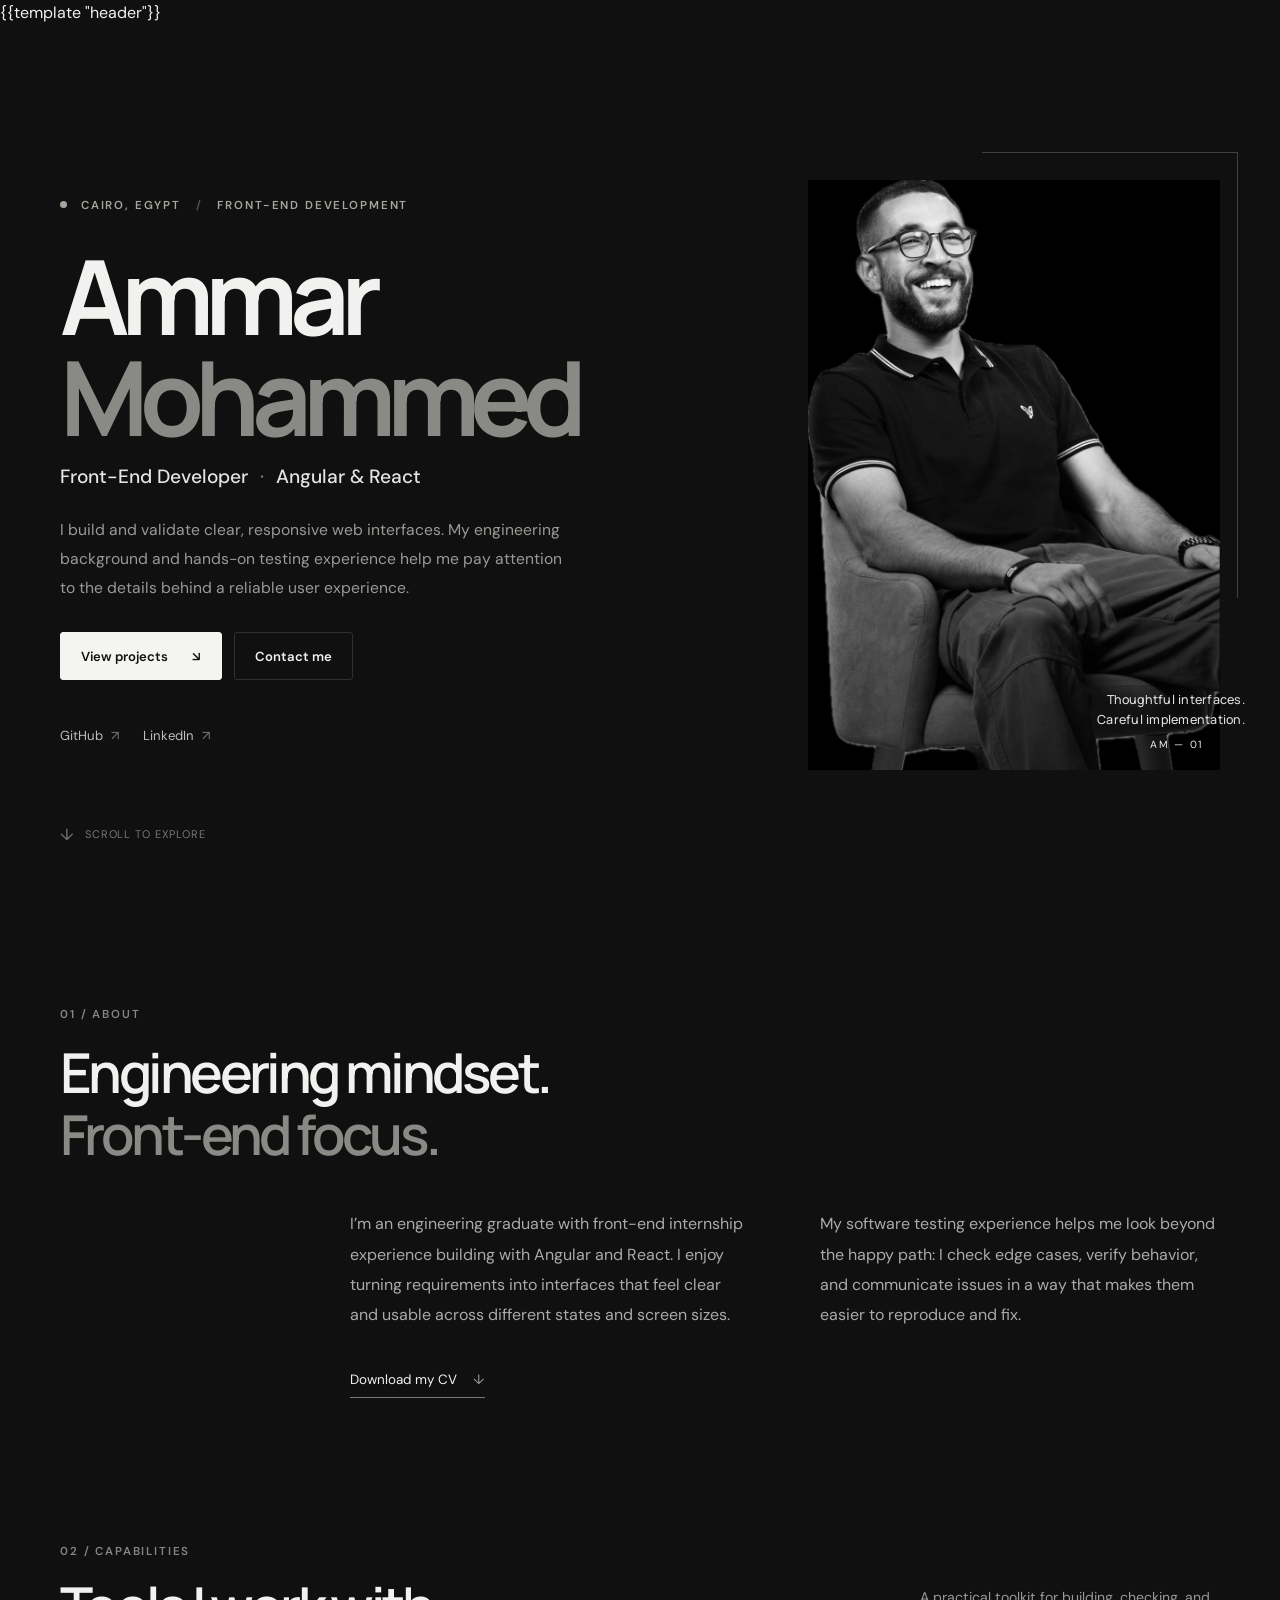
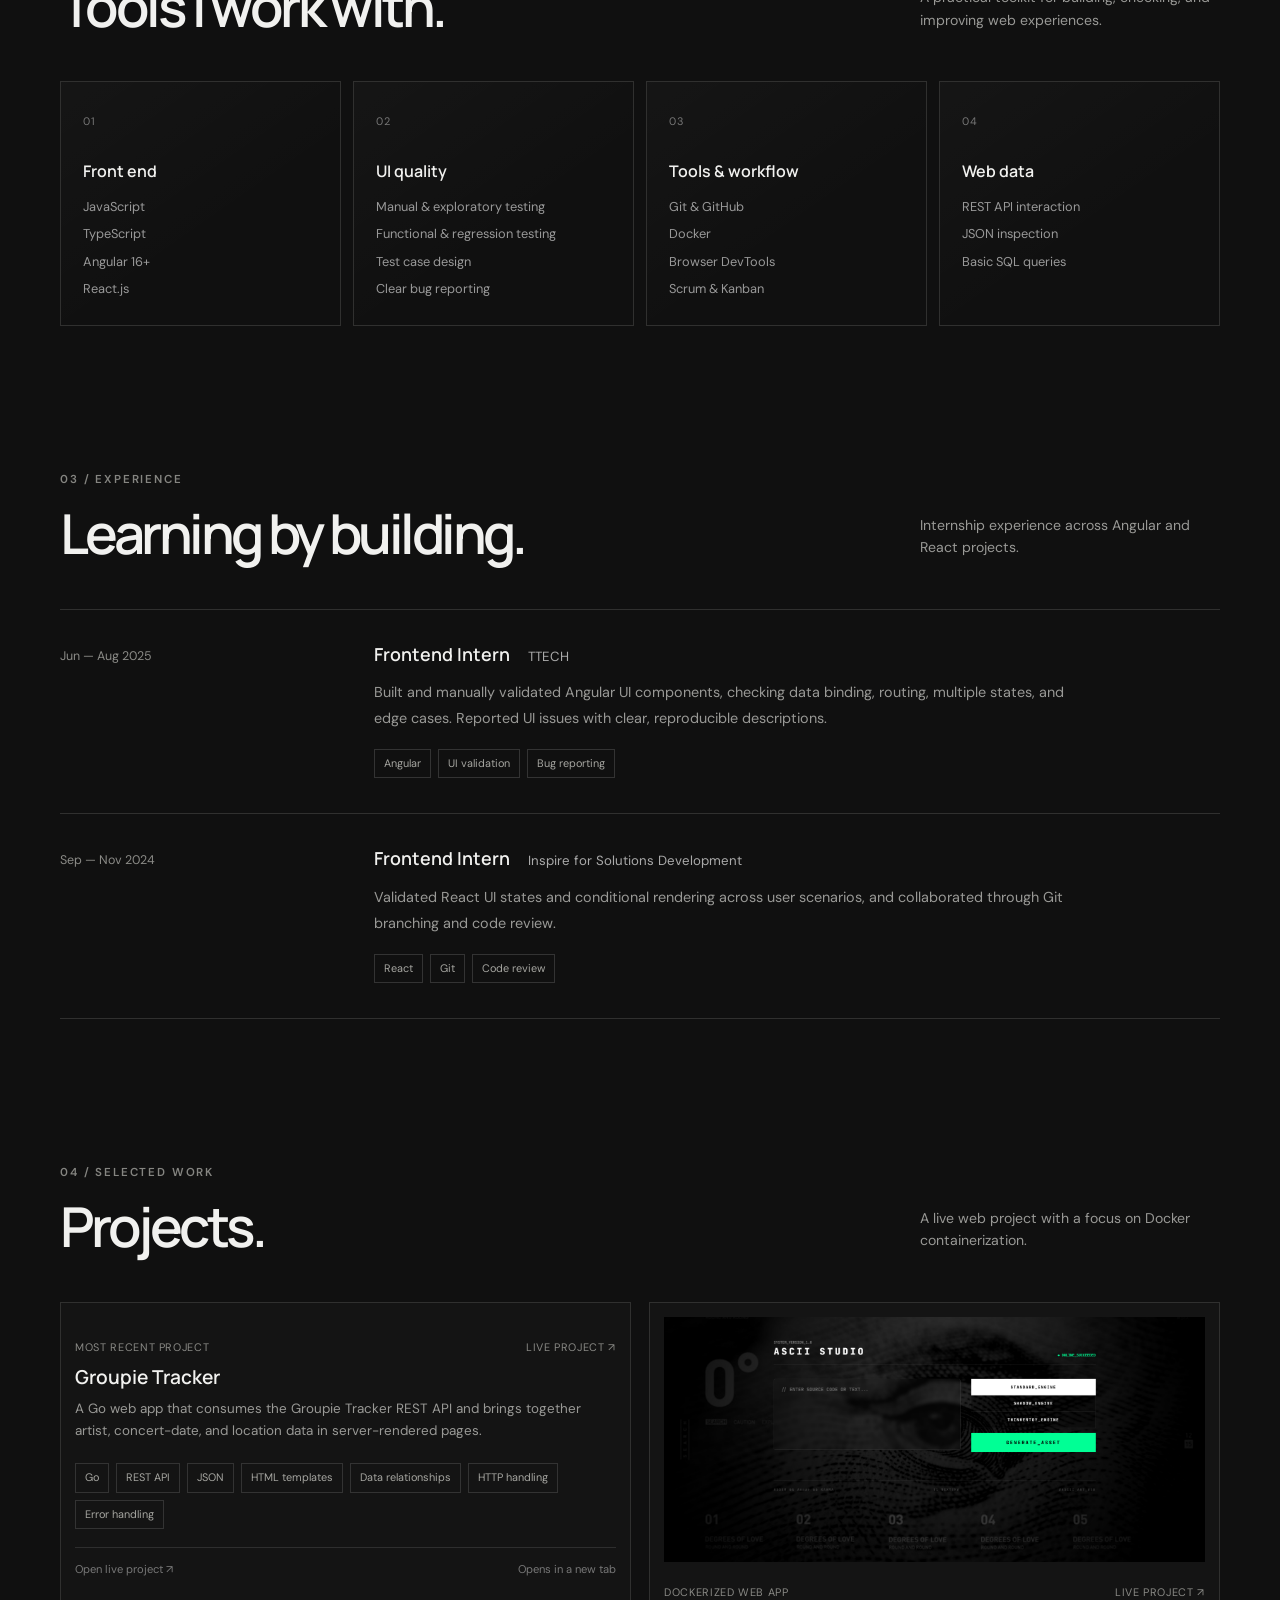
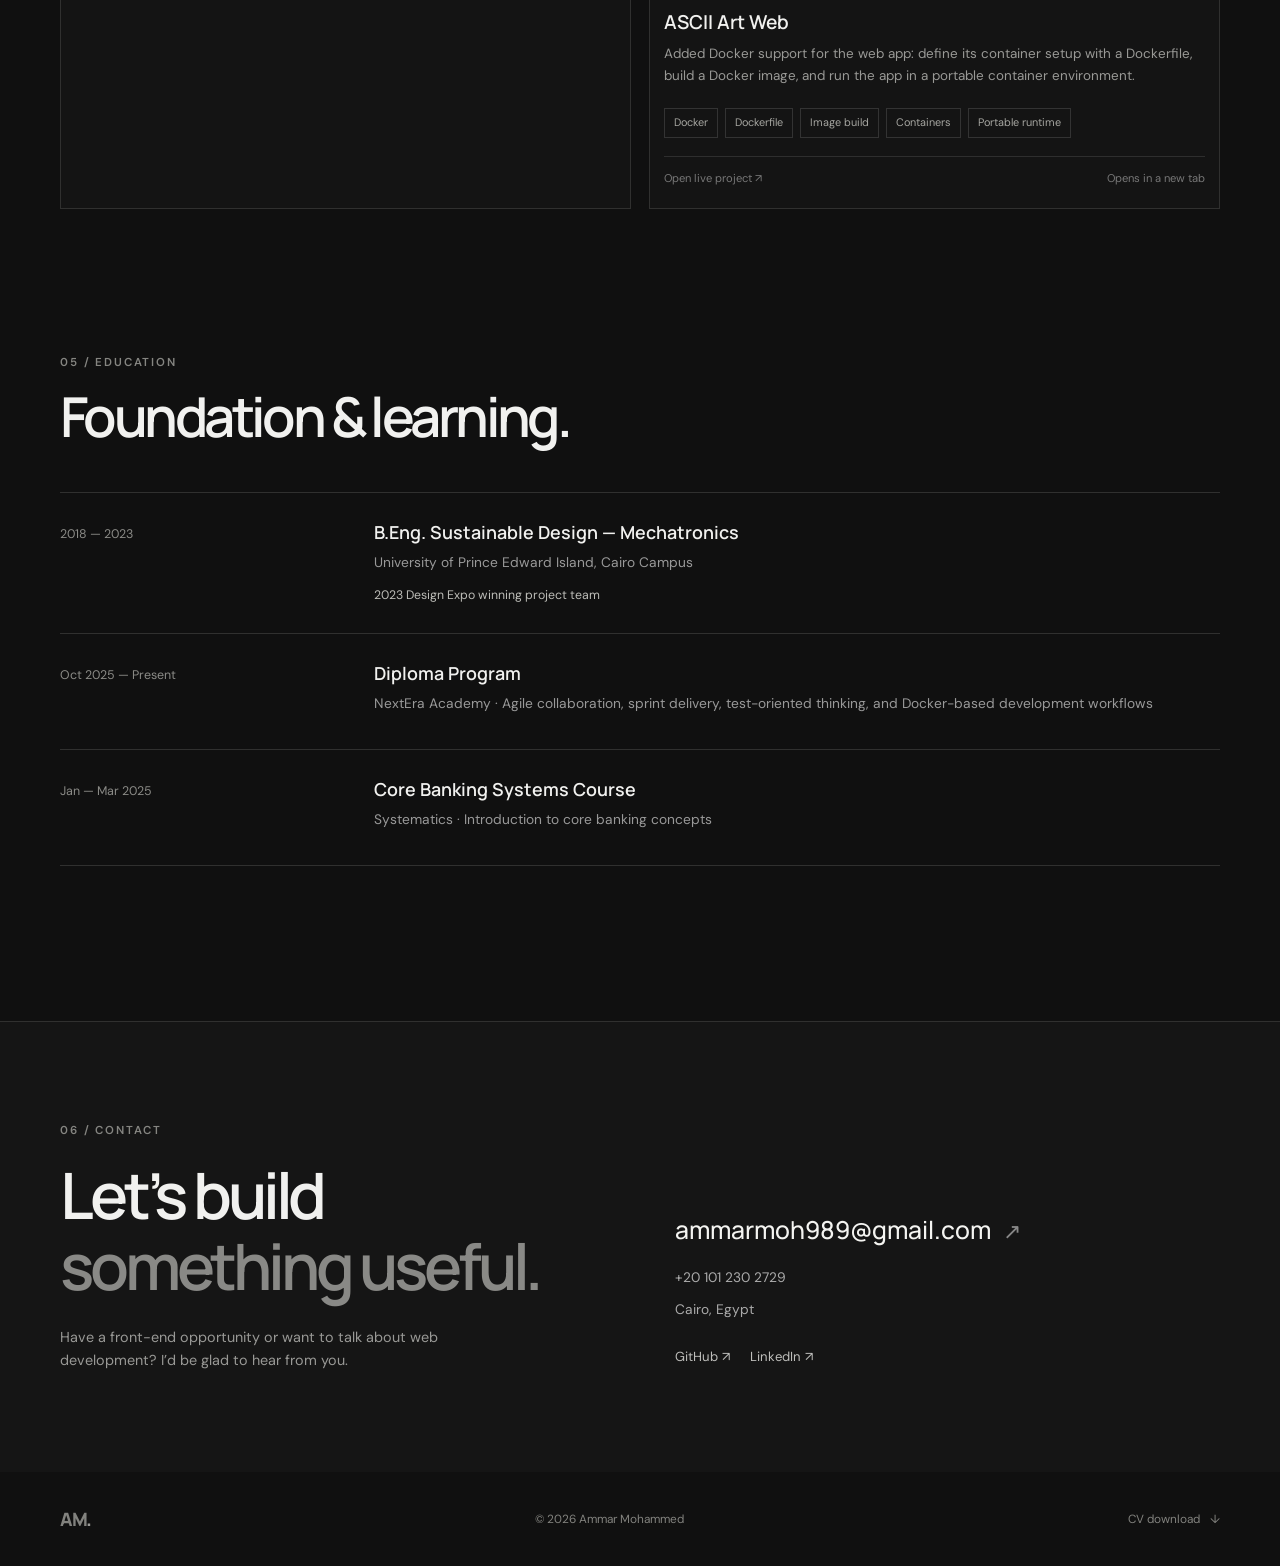
==== commit a2236431: "a quick fix" ====
--- a/templates/index.html
+++ b/templates/index.html
@@ -99,8 +99,8 @@
                 <a class="project-card project-link-card" href="https://ascii-art-web-dockerize.vercel.app" target="_blank" rel="noopener noreferrer" aria-label="Open the live ASCII Art Web project in a new tab">
                     <div class="project-image project-preview"><img src="/static/images/ascii-art-web-preview.png" alt="" loading="lazy"></div>
                     <div class="project-meta"><span>Dockerized web app</span><span>Live project ↗</span></div>
-                    <h3>ASCII Art Web</h3><p>Containerized the web app with Docker, packaging its runtime and dependencies into a consistent, portable environment for running and deployment.</p>
-                    <div class="tag-row"><span>Docker</span><span>Containerization</span></div>
+                    <h3>ASCII Art Web</h3><p>Added Docker support for the web app: define its container setup with a Dockerfile, build a Docker image, and run the app in a portable container environment.</p>
+                    <div class="tag-row"><span>Docker</span><span>Dockerfile</span><span>Image build</span><span>Containers</span><span>Portable runtime</span></div>
                     <div class="project-links"><span>Open live project ↗</span><span>Opens in a new tab</span></div>
                 </a>
             </div>
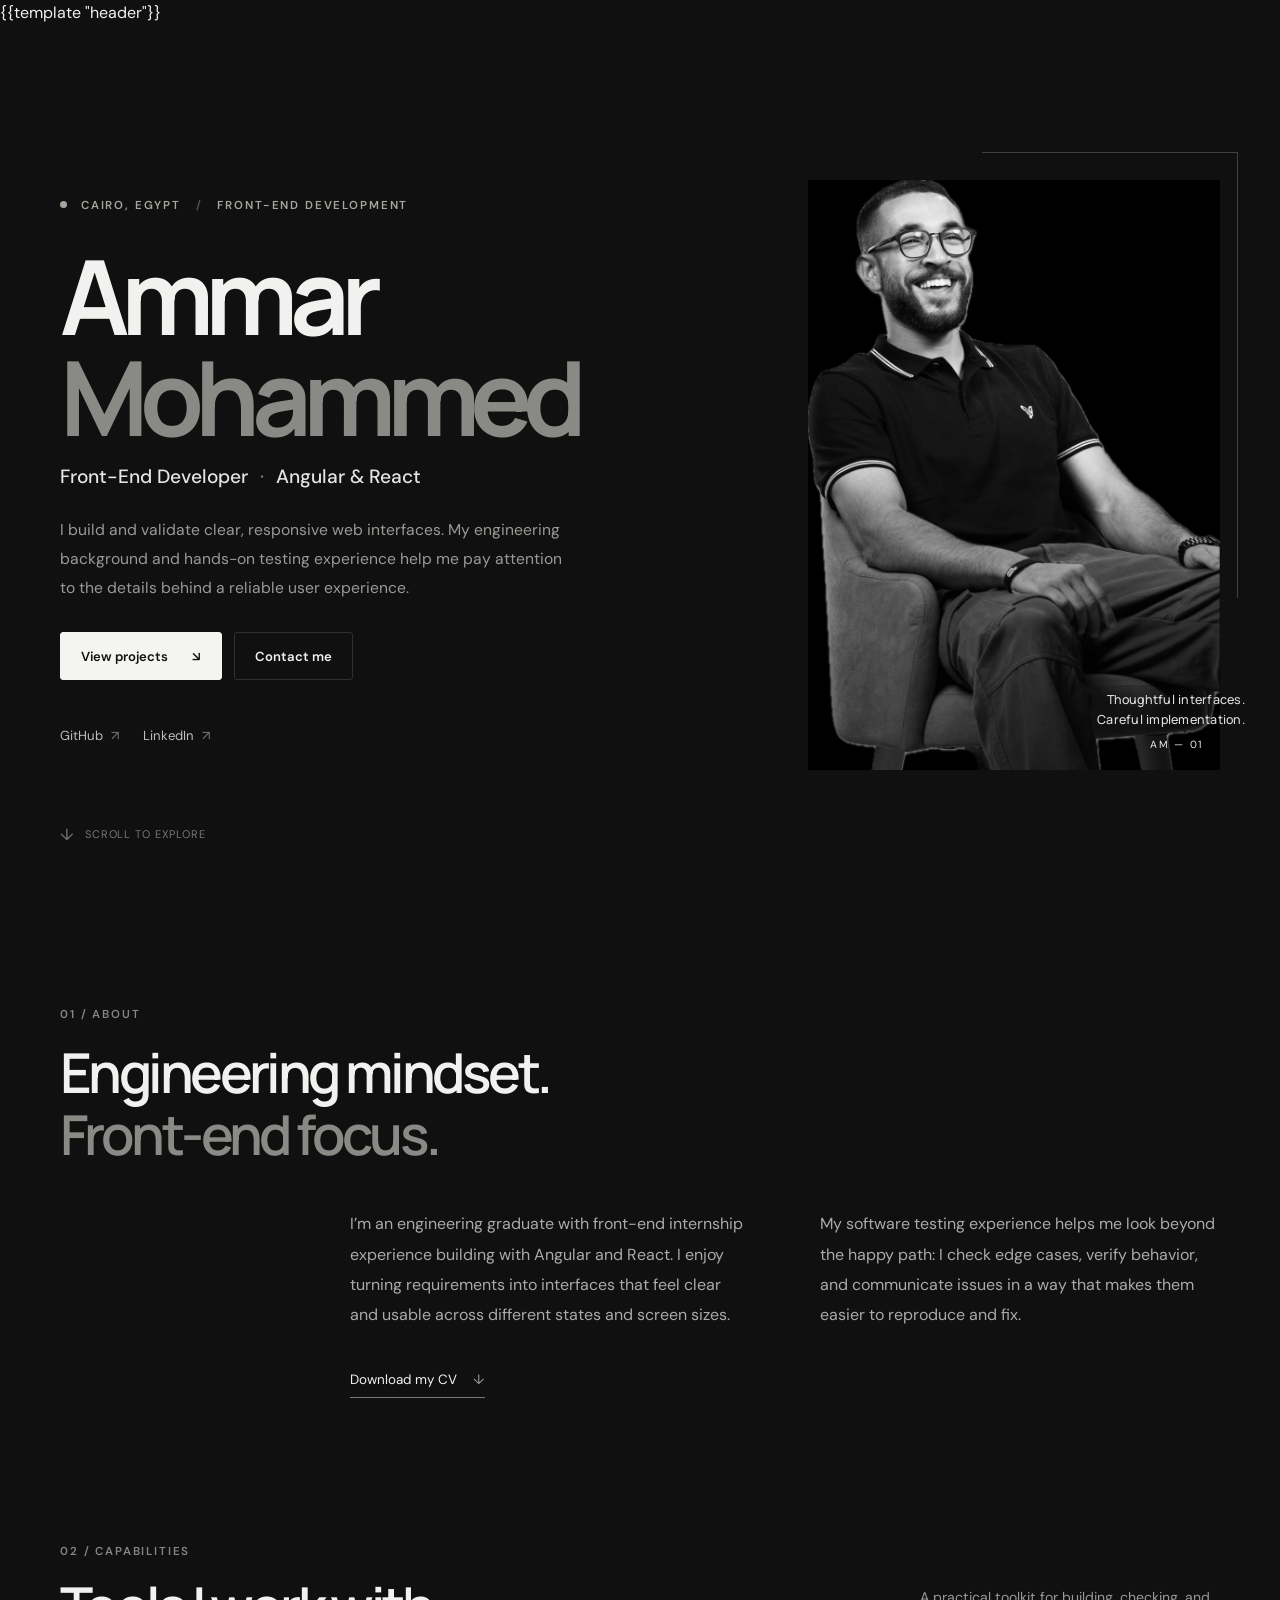
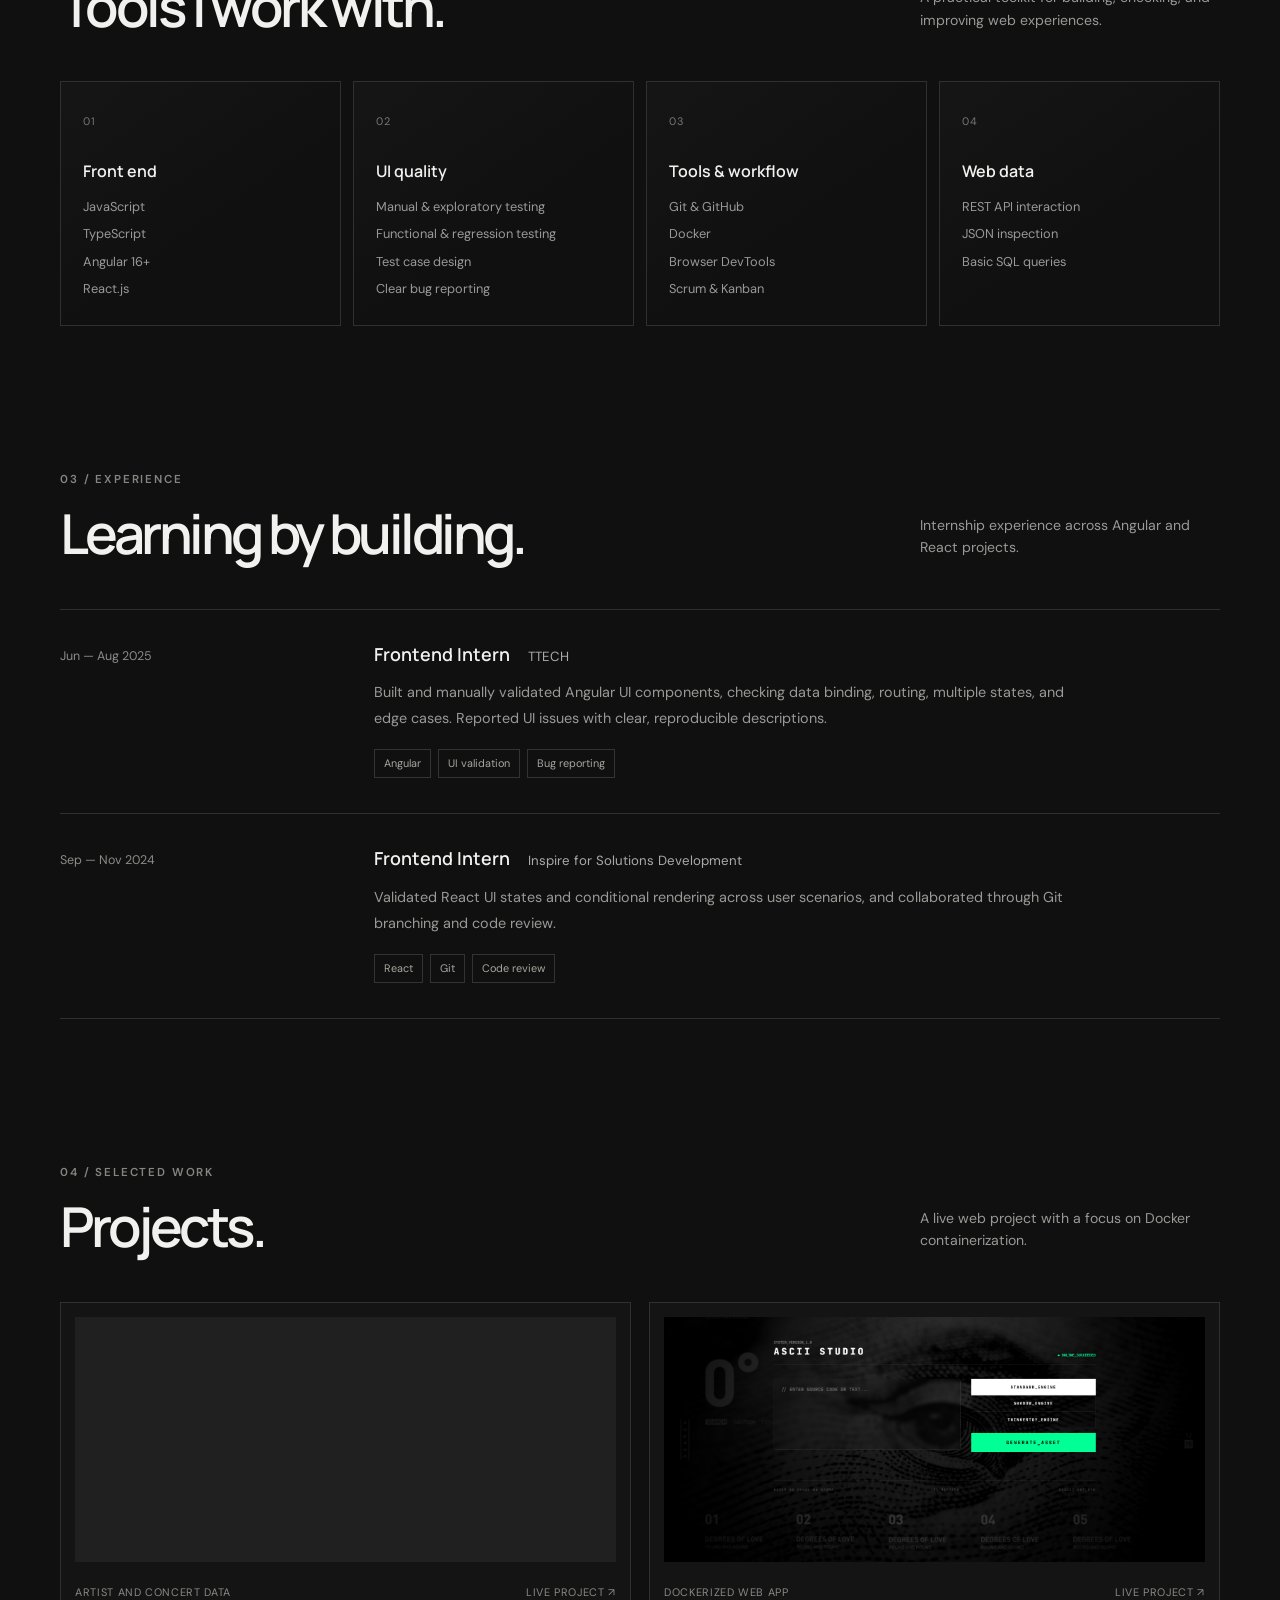
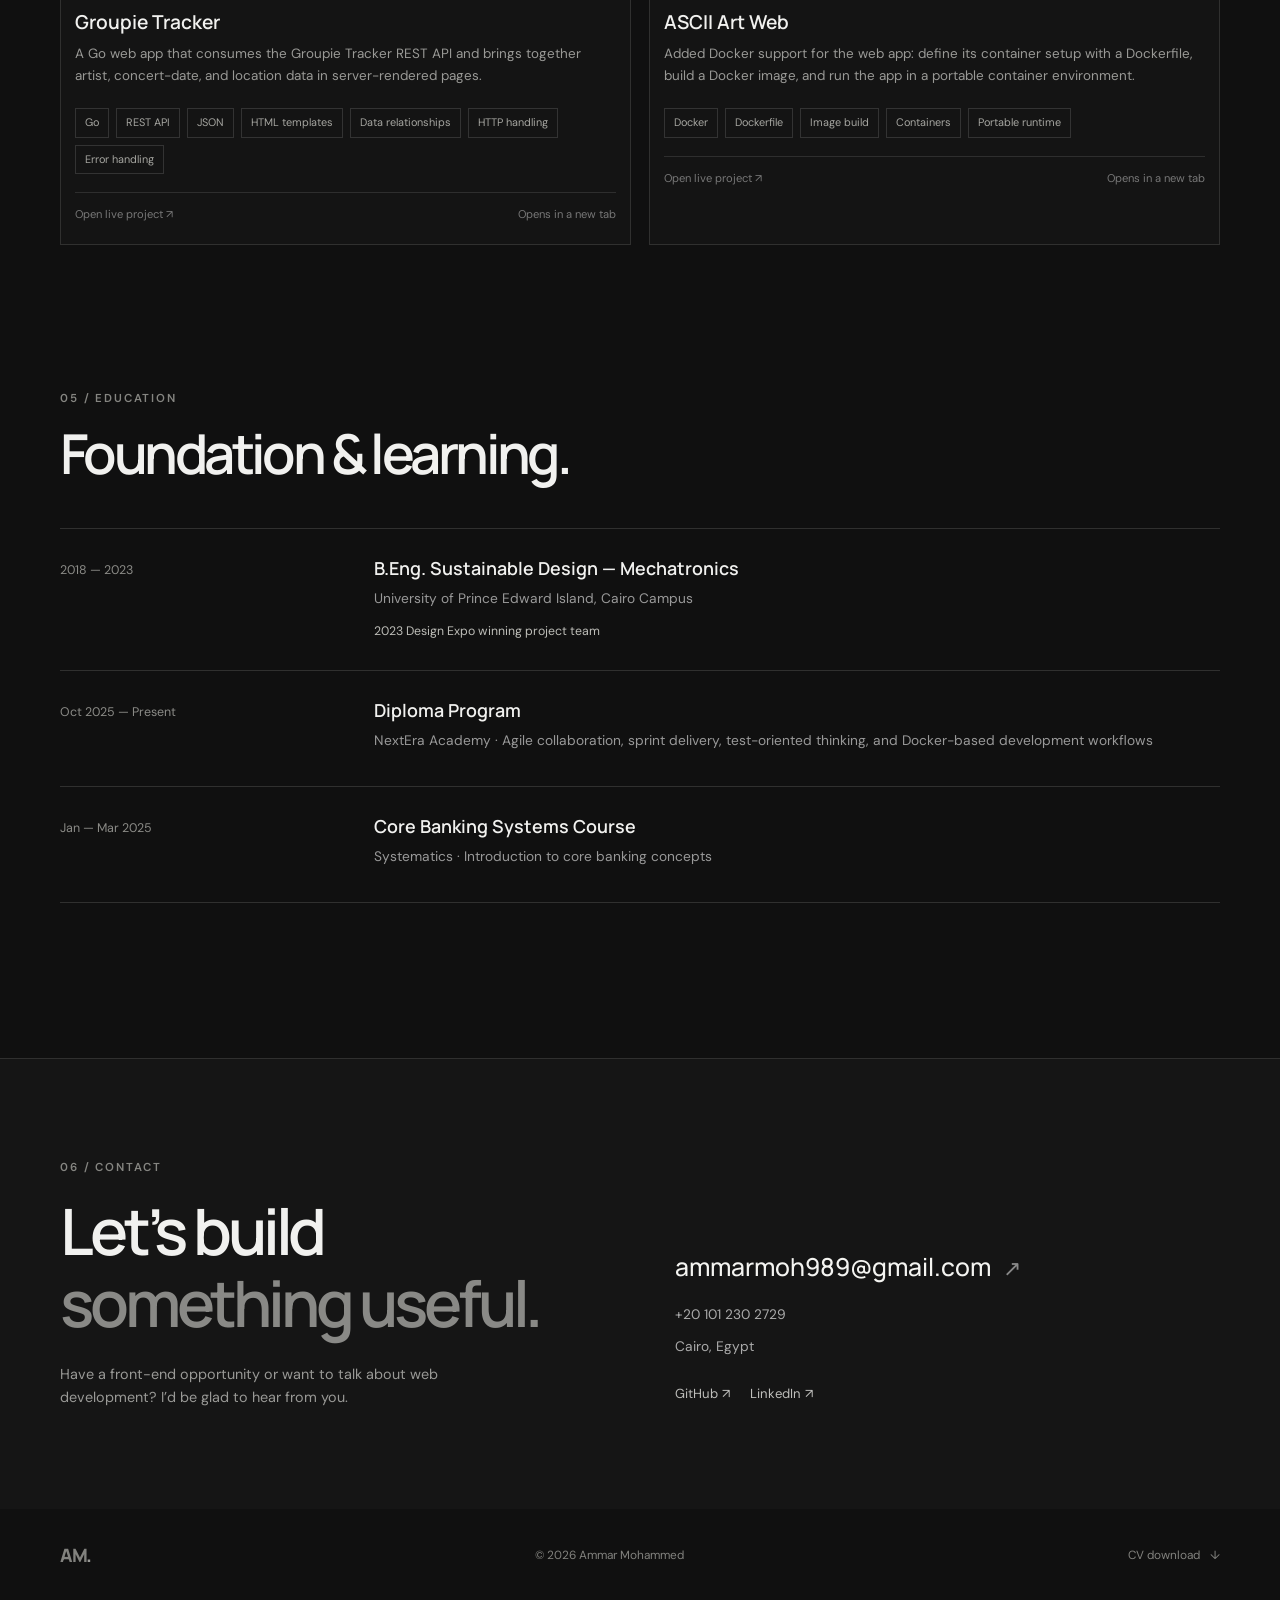
==== commit 9b0b2892: "quick fix" ====
--- a/templates/index.html
+++ b/templates/index.html
@@ -89,8 +89,9 @@
             </div>
             <!-- Keep projects ordered newest first. -->
             <div class="project-grid">
-                <a class="project-card project-link-card project-no-image" href="https://groupie-tracker-psi.vercel.app" target="_blank" rel="noopener noreferrer" aria-label="Open the live Groupie Tracker project in a new tab">
-                    <div class="project-meta"><span>Most recent project</span><span>Live project ↗</span></div>
+                <a class="project-card project-link-card project-empty-preview" href="https://groupie-tracker-psi.vercel.app" target="_blank" rel="noopener noreferrer" aria-label="Open the live Groupie Tracker project in a new tab">
+                    <div class="project-image" aria-hidden="true"></div>
+                    <div class="project-meta"><span>Artist and concert data</span><span>Live project ↗</span></div>
                     <h3>Groupie Tracker</h3>
                     <p>A Go web app that consumes the Groupie Tracker REST API and brings together artist, concert-date, and location data in server-rendered pages.</p>
                     <div class="tag-row"><span>Go</span><span>REST API</span><span>JSON</span><span>HTML templates</span><span>Data relationships</span><span>HTTP handling</span><span>Error handling</span></div>
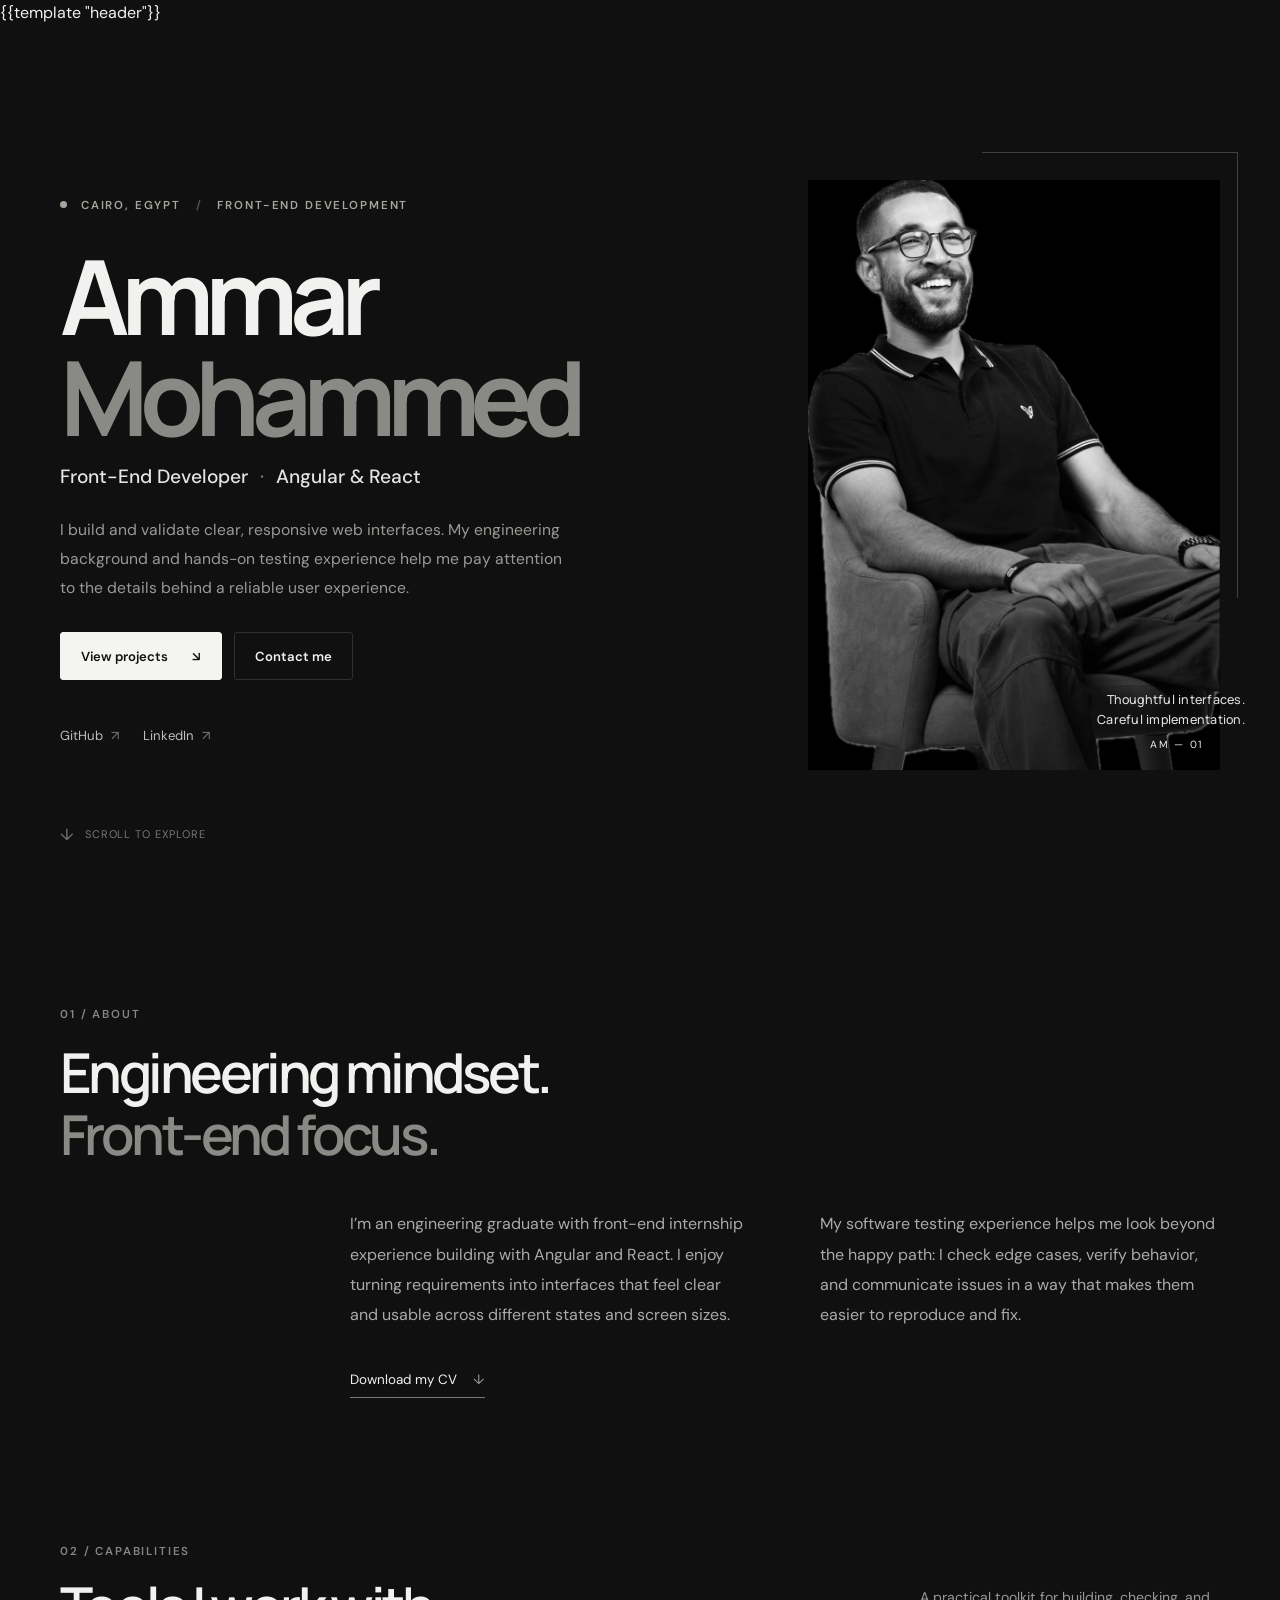
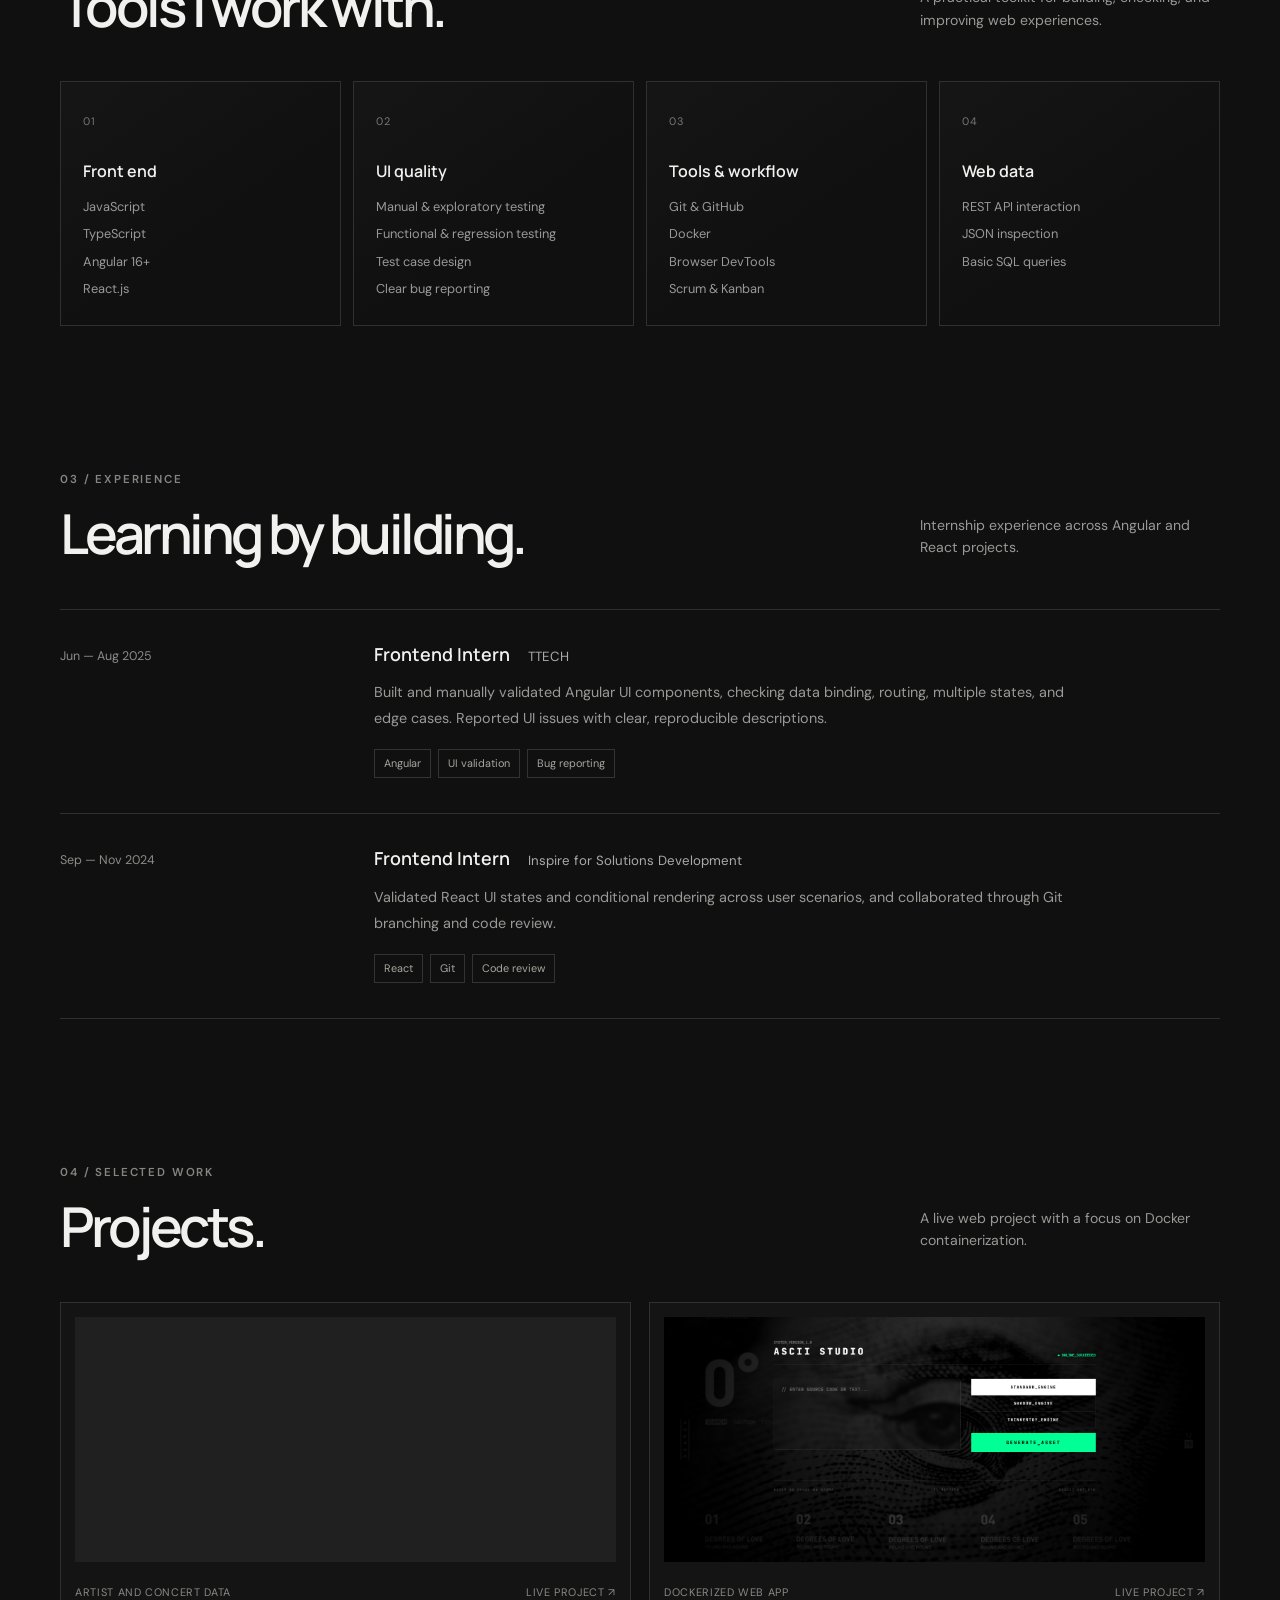
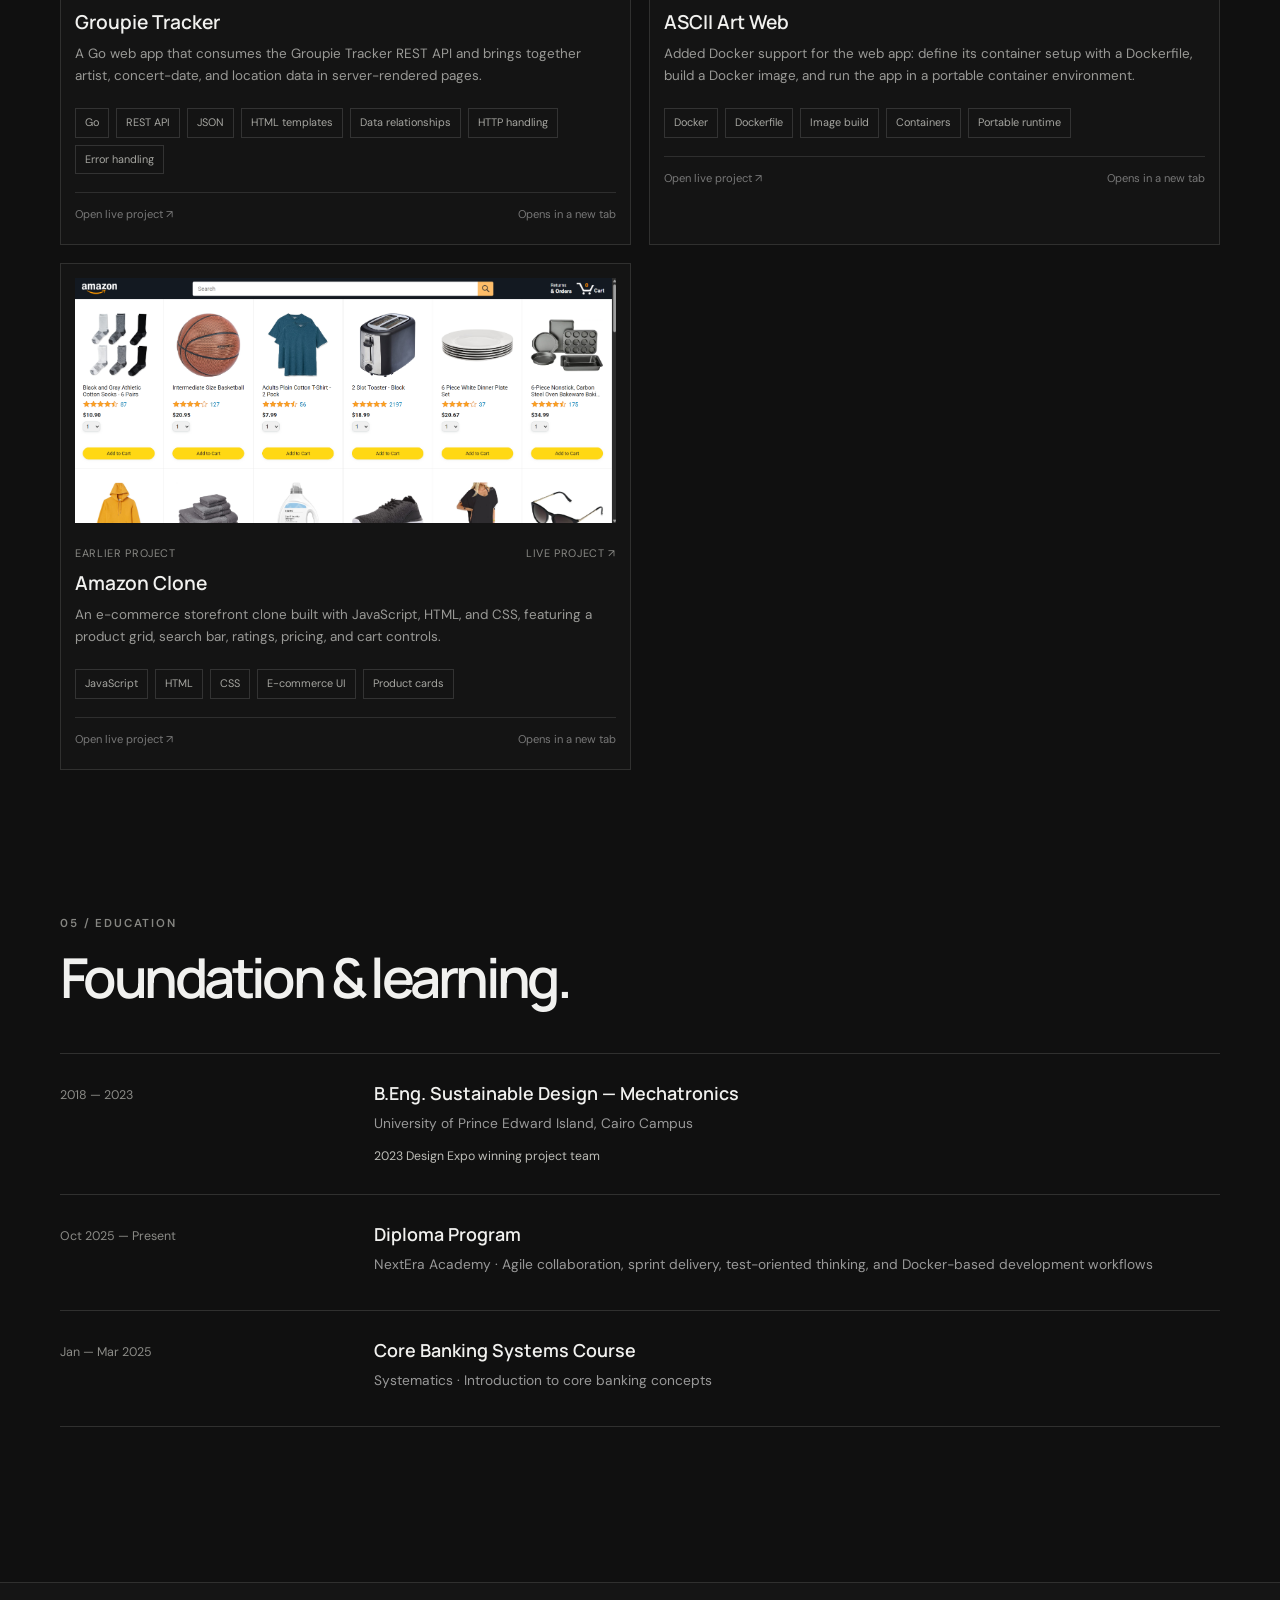
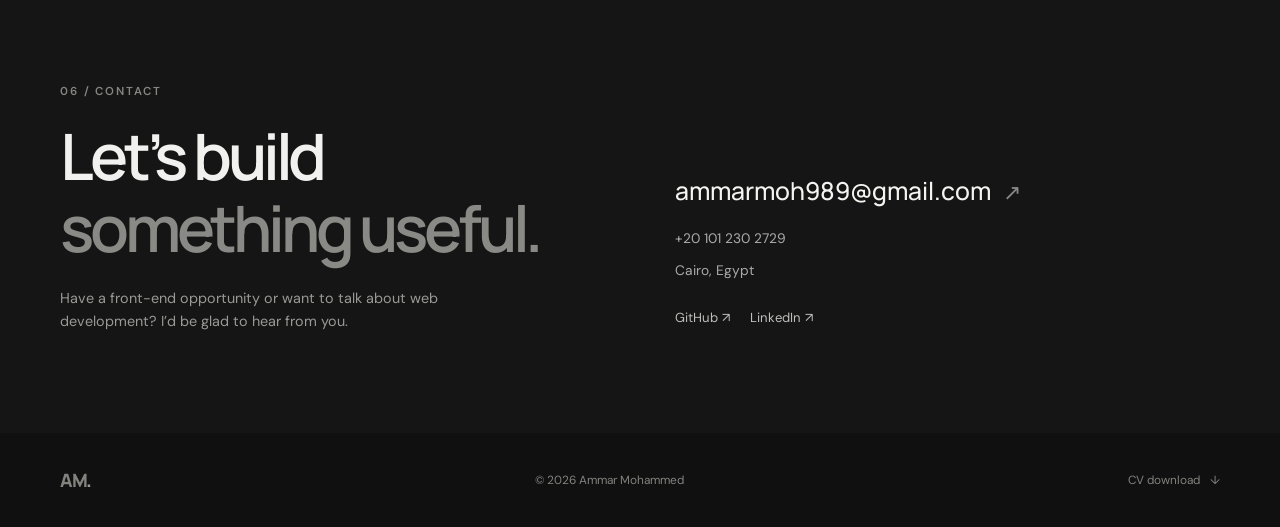
==== commit 63503b29: "amazon clone project" ====
--- a/templates/index.html
+++ b/templates/index.html
@@ -104,6 +104,13 @@
                     <div class="tag-row"><span>Docker</span><span>Dockerfile</span><span>Image build</span><span>Containers</span><span>Portable runtime</span></div>
                     <div class="project-links"><span>Open live project ↗</span><span>Opens in a new tab</span></div>
                 </a>
+                <a class="project-card project-link-card" href="https://javascript-amazon-project-main-6uyzaqijf.vercel.app/" target="_blank" rel="noopener noreferrer" aria-label="Open the Amazon clone project in a new tab">
+                    <div class="project-image project-preview"><img src="/static/images/amazon-clone-preview.png" alt="Screenshot of the Amazon clone storefront" loading="lazy"></div>
+                    <div class="project-meta"><span>Earlier project</span><span>Live project ↗</span></div>
+                    <h3>Amazon Clone</h3><p>An e-commerce storefront clone built with JavaScript, HTML, and CSS, featuring a product grid, search bar, ratings, pricing, and cart controls.</p>
+                    <div class="tag-row"><span>JavaScript</span><span>HTML</span><span>CSS</span><span>E-commerce UI</span><span>Product cards</span></div>
+                    <div class="project-links"><span>Open live project ↗</span><span>Opens in a new tab</span></div>
+                </a>
             </div>
         </section>
 
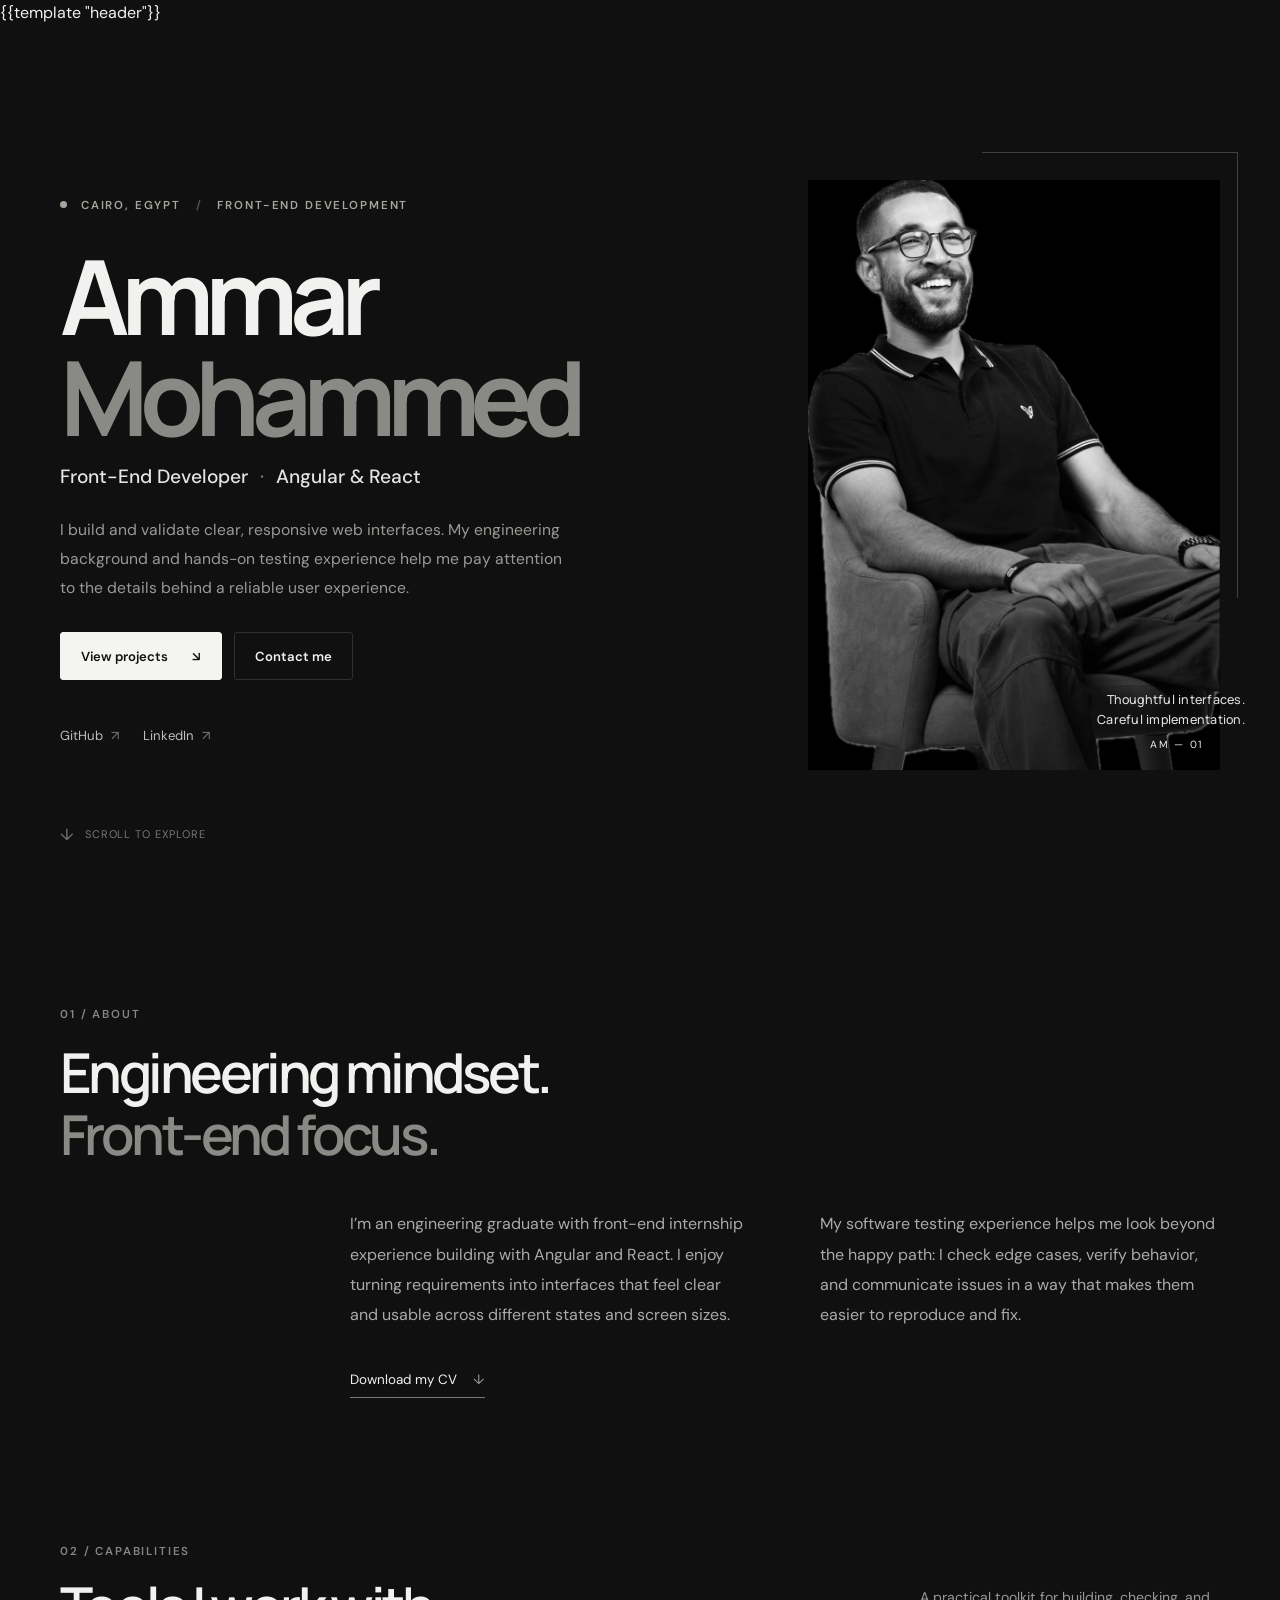
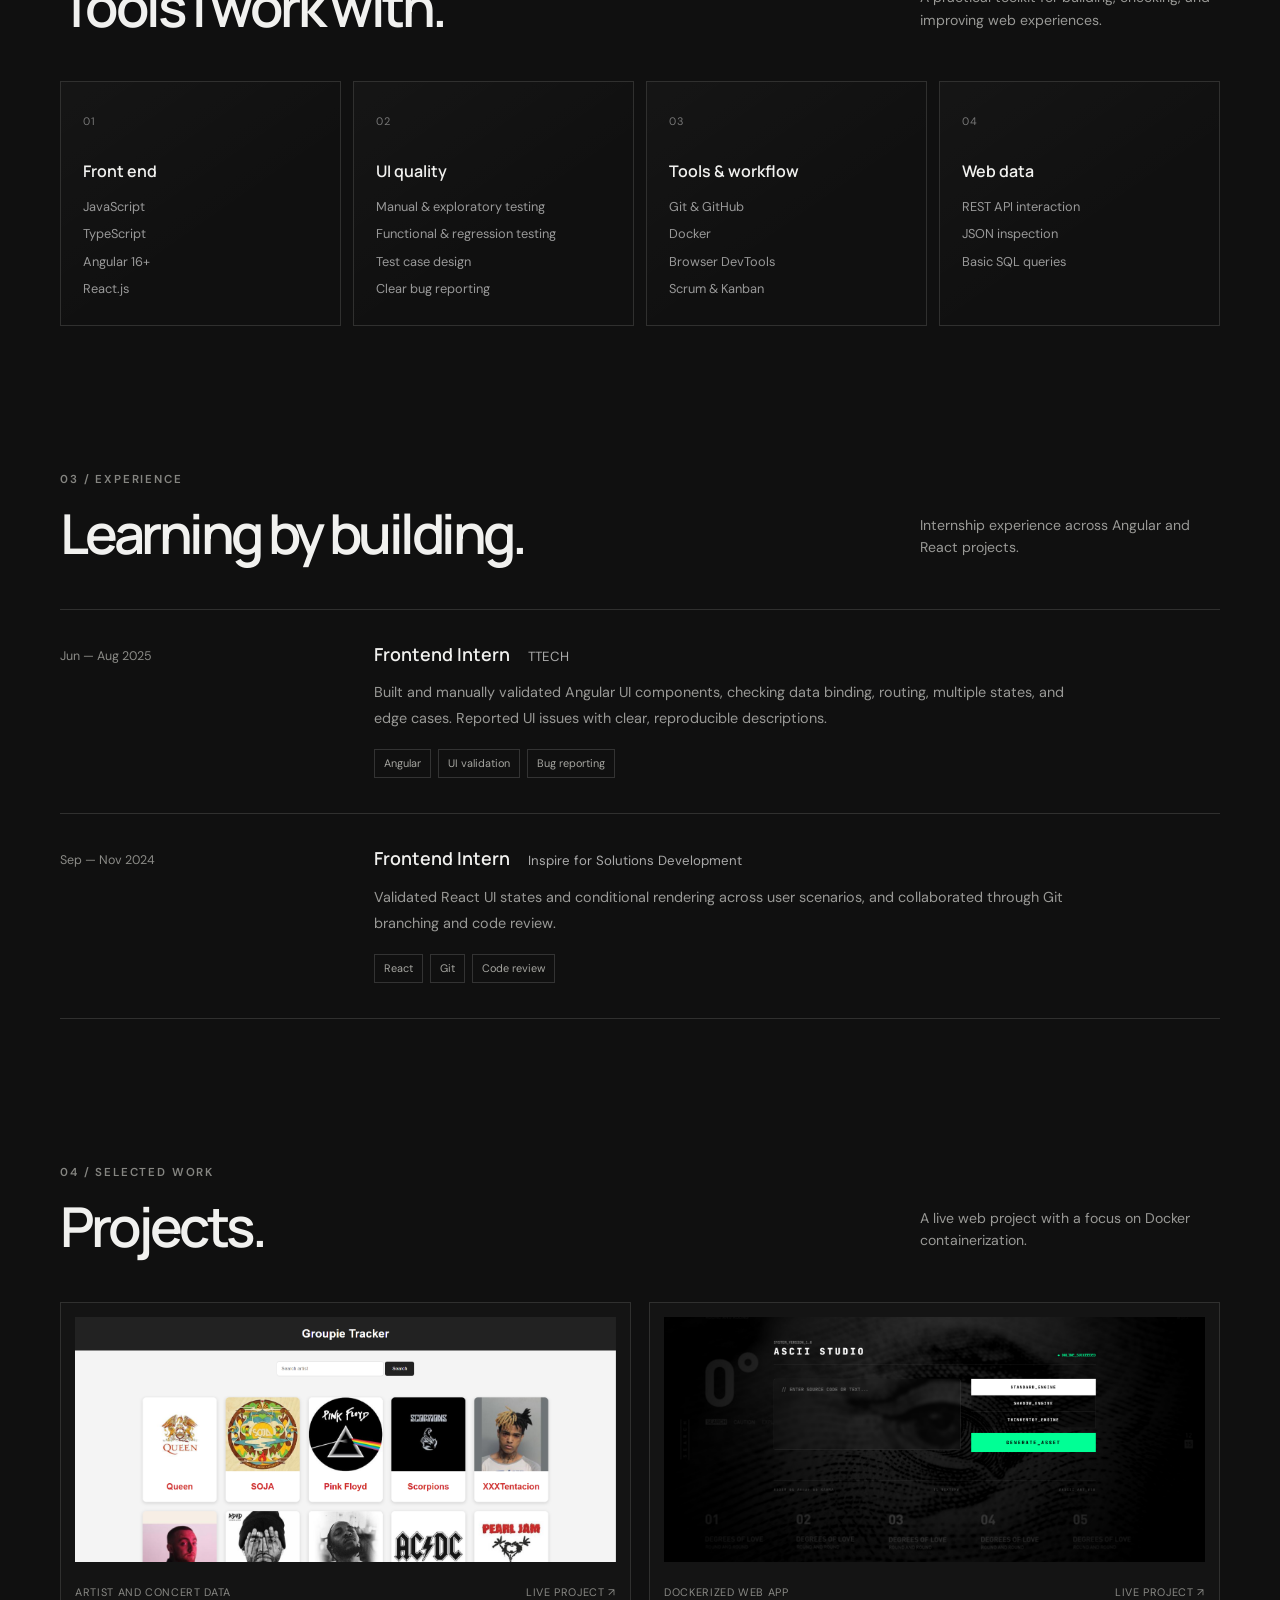
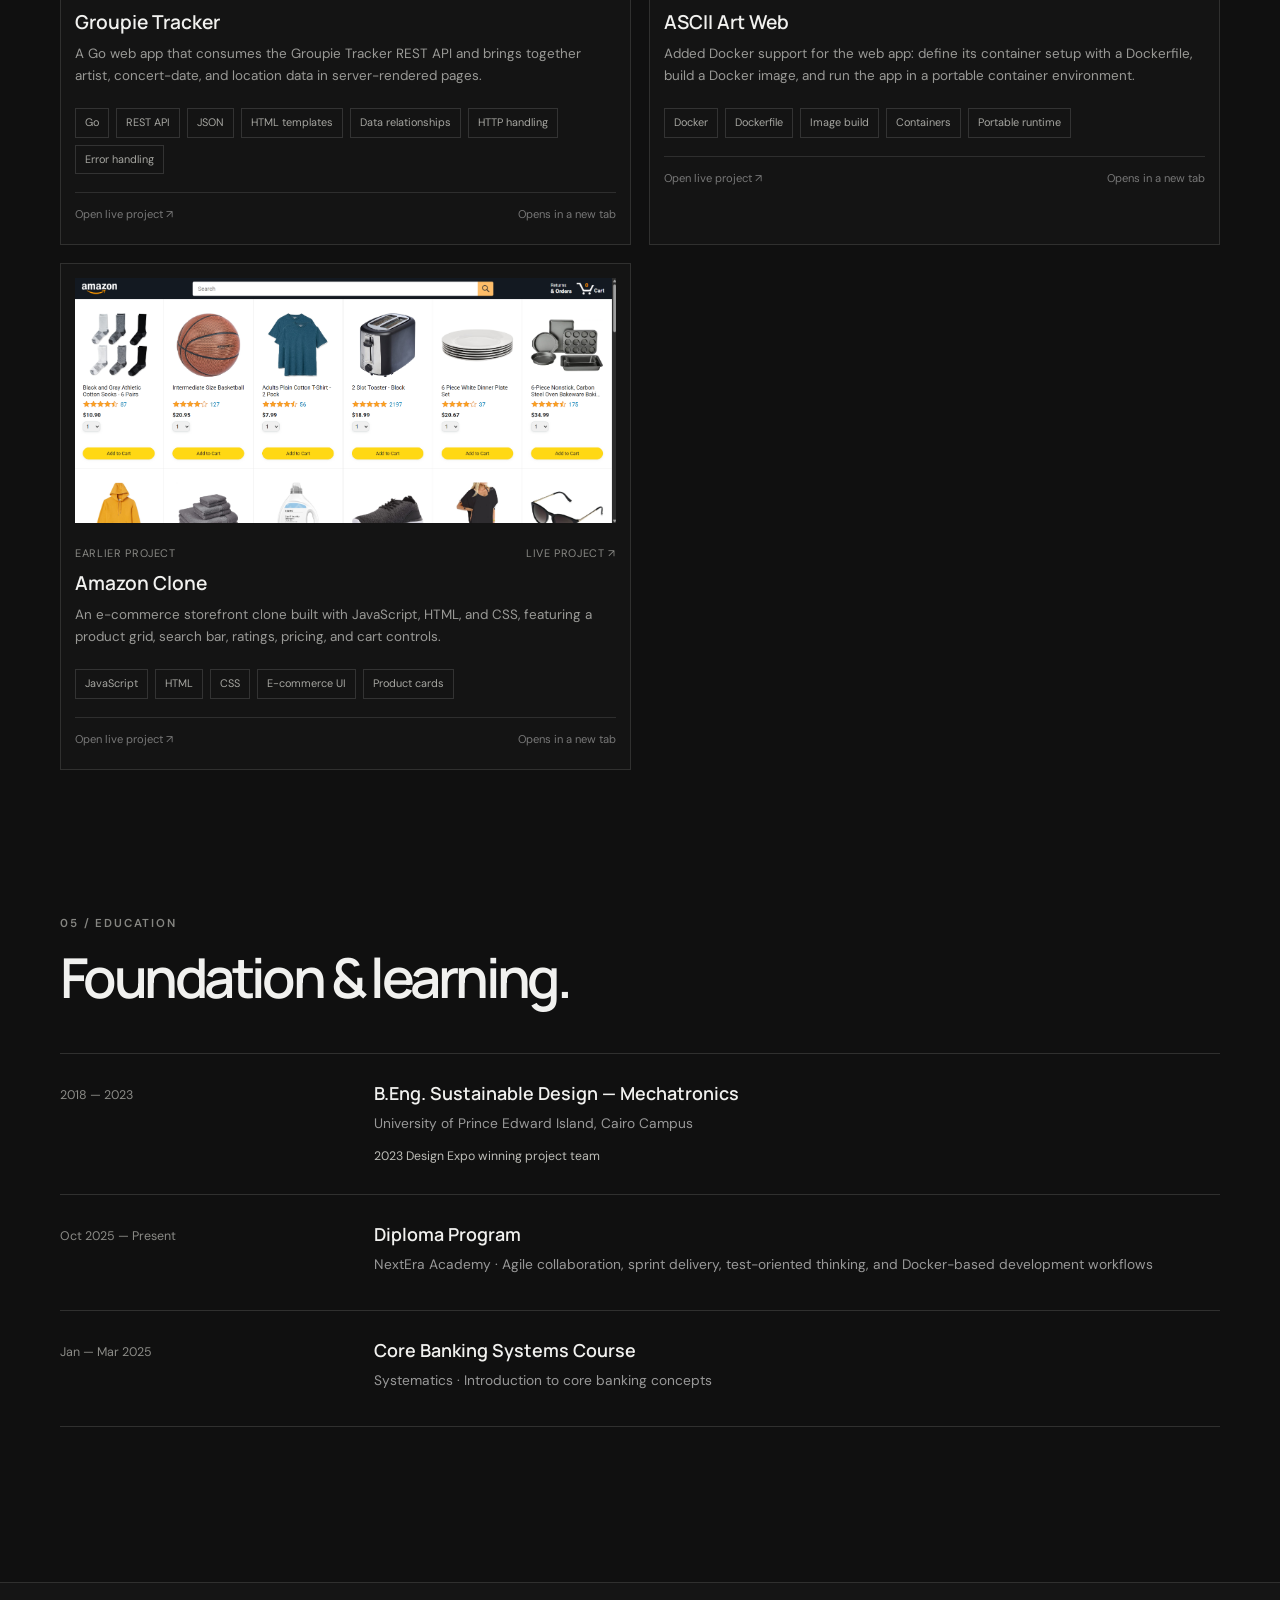
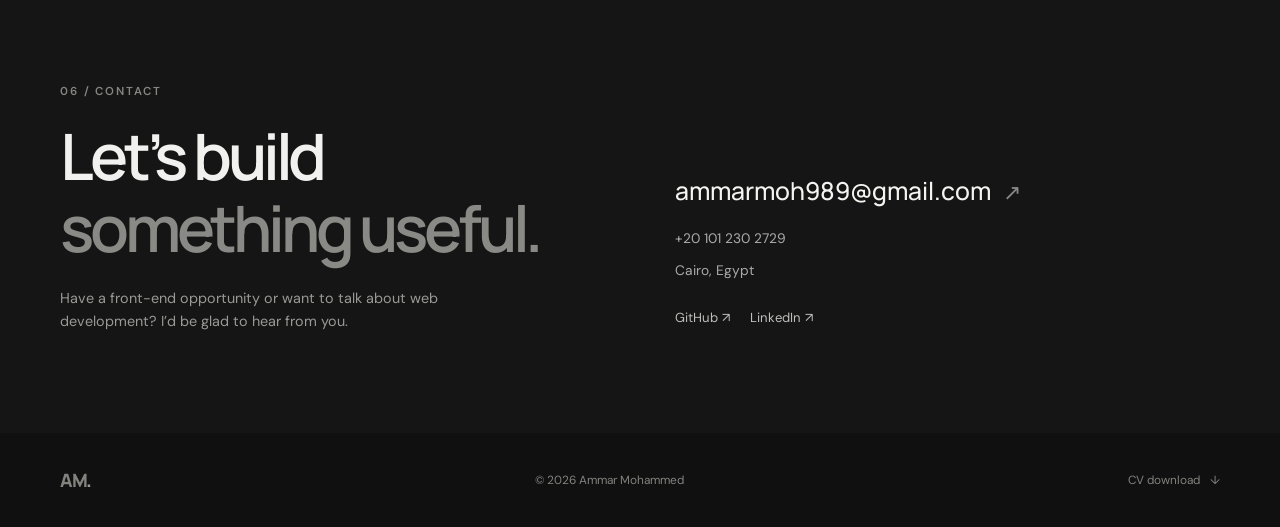
==== commit 1b95bf13: "Add preview for groupie-tracker" ====
--- a/templates/index.html
+++ b/templates/index.html
@@ -90,7 +90,7 @@
             <!-- Keep projects ordered newest first. -->
             <div class="project-grid">
                 <a class="project-card project-link-card project-empty-preview" href="https://groupie-tracker-psi.vercel.app" target="_blank" rel="noopener noreferrer" aria-label="Open the live Groupie Tracker project in a new tab">
-                    <div class="project-image" aria-hidden="true"></div>
+                    <div class="project-image project-preview"><img src="/static/images/groupie-tracker-preview.png" alt="Screenshot of the Groupie Tracker artist listing" loading="lazy"></div>
                     <div class="project-meta"><span>Artist and concert data</span><span>Live project ↗</span></div>
                     <h3>Groupie Tracker</h3>
                     <p>A Go web app that consumes the Groupie Tracker REST API and brings together artist, concert-date, and location data in server-rendered pages.</p>
@@ -155,3 +155,4 @@
     </script>
 </body>
 </html>
+
